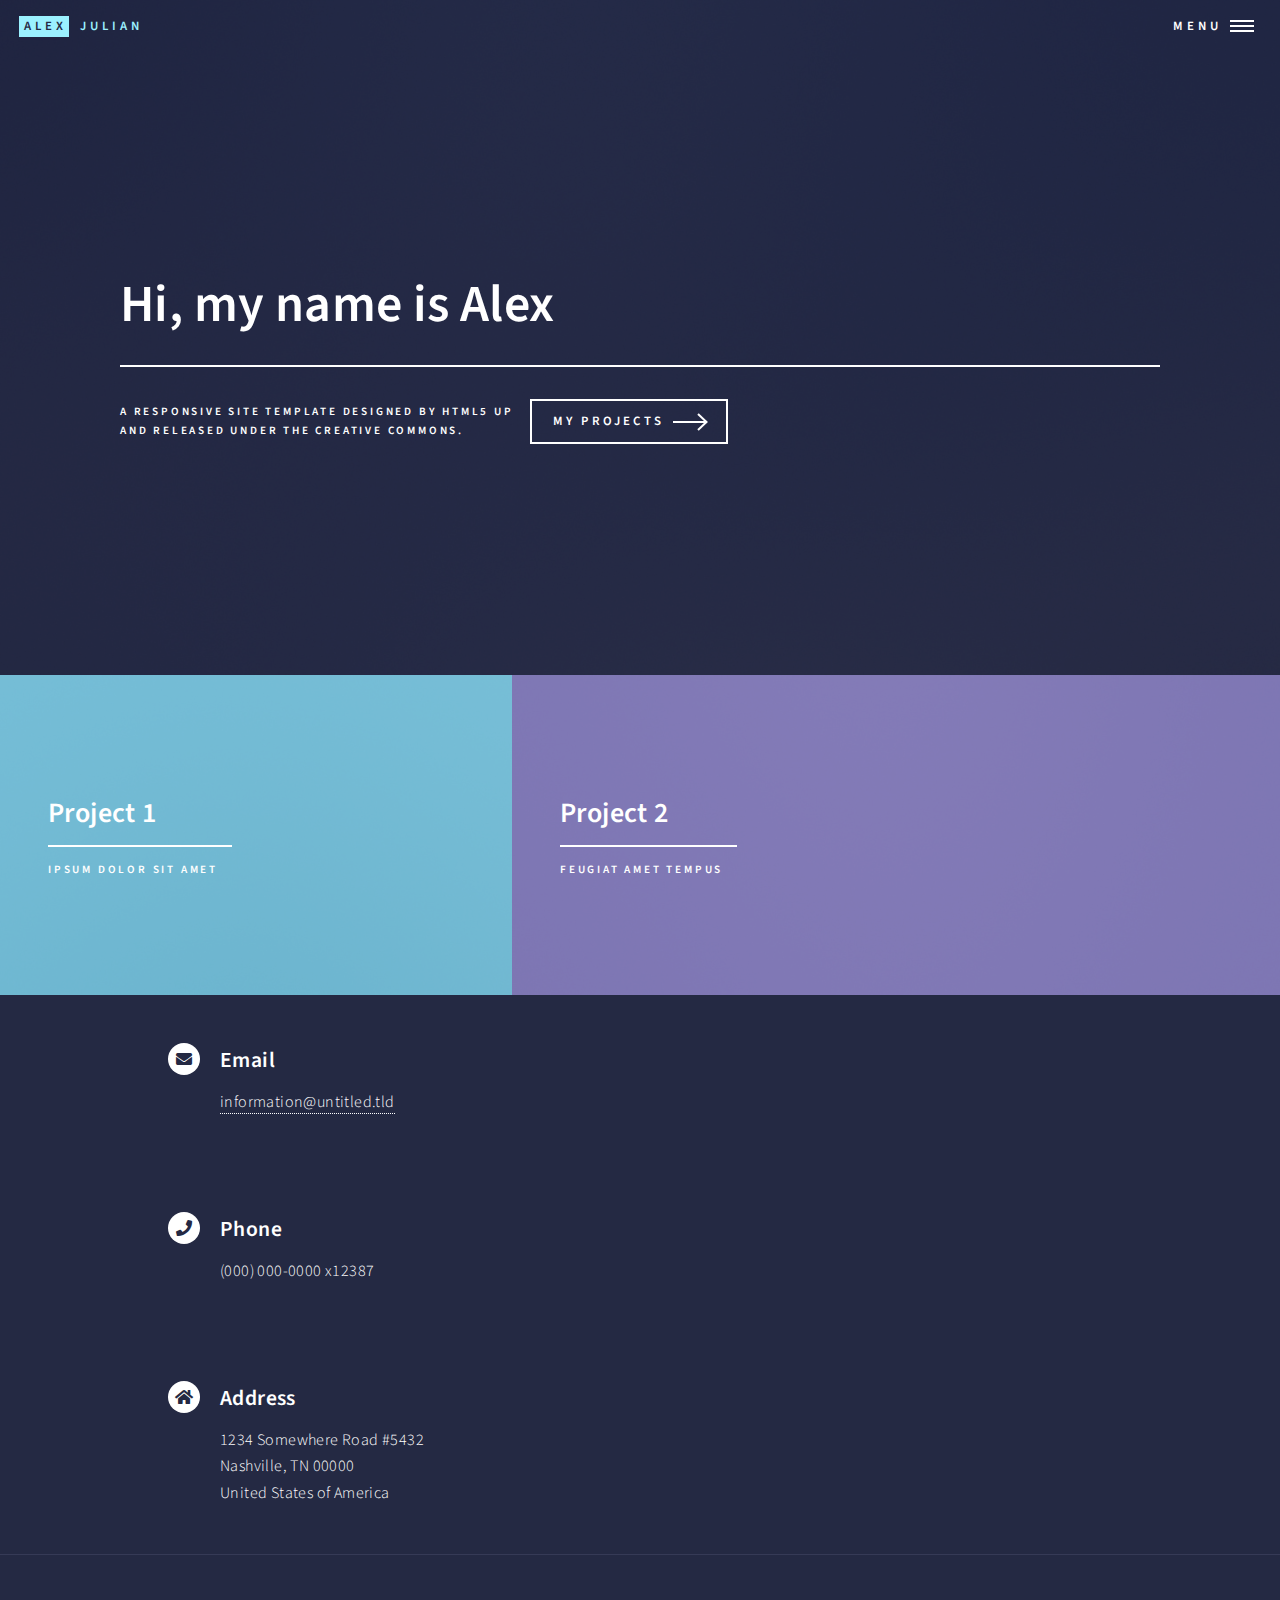
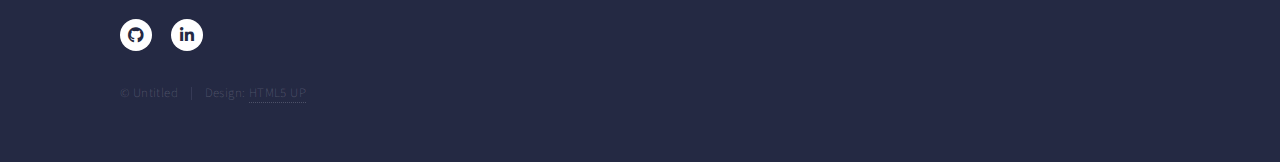
==== index.html @ ae644d48 "Initial commit" ====
<!DOCTYPE HTML>
<!--
	Forty by HTML5 UP
	html5up.net | @ajlkn
	Free for personal and commercial use under the CCA 3.0 license (html5up.net/license)
-->

<html lang="en">
	<head>
		<title>My Portfolio</title>
		<meta charset="utf-8" />
		<meta name="viewport" content="width=device-width, initial-scale=1, user-scalable=no" />
		<link rel="stylesheet" href="assets/css/main.css" />
		<noscript><link rel="stylesheet" href="assets/css/noscript.css" /></noscript>
	</head>
	<body class="is-preload">

		<!-- Wrapper -->
			<div id="wrapper">

				<!-- Header -->
					<header id="header" class="alt">
						<a href="index.html" class="logo"><strong>ALEX</strong> <span>JULIAN</span></a>
						<nav>
							<a href="#menu">Menu</a>
						</nav>
					</header>

				<!-- Menu -->
					<nav id="menu">
						<ul class="links">
							<li><a href="index.html">Home</a></li>
							<li><a href="landing.html">My Projects</a></li>
							<!-- <li><a href="generic.html">Generic</a></li>
							<li><a href="elements.html">Elements</a></li> -->
						</ul>
						<ul class="actions stacked">
							<li><a href="#" class="button primary fit">My Resume</a></li>
							<!-- <li><a href="#" class="button fit">Log In</a></li> -->
						</ul>
					</nav>

				<!-- Banner -->
					<section id="banner" class="major">
						<div class="inner">
							<header class="major">
								<h1>Hi, my name is Alex</h1>
							</header>
							<div class="content">
								<p>A responsive site template designed by HTML5 UP<br />
								and released under the Creative Commons.</p>
								<ul class="actions">
									<li><a href="#one" class="button next scrolly">My Projects</a></li>
								</ul>
							</div>
						</div>
					</section>

				<!-- Main -->
					<div id="main">

						<!-- One -->
							<section id="one" class="tiles">
								<article>
									<span class="image">
										<img src="images/pic01.jpg" alt="" />
									</span>
									<header class="major">
										<h3><a href="landing.html" class="link">Project 1</a></h3>
										<p>Ipsum dolor sit amet</p>
									</header>
								</article>
								<article>
									<span class="image">
										<img src="images/pic02.jpg" alt="" />
									</span>
									<header class="major">
										<h3><a href="landing.html" class="link">Project 2</a></h3>
										<p>feugiat amet tempus</p>
									</header>
								</article>
								<!-- <article>
									<span class="image">
										<img src="images/pic03.jpg" alt="" />
									</span>
									<header class="major">
										<h3><a href="landing.html" class="link">Magna</a></h3>
										<p>Lorem etiam nullam</p>
									</header>
								</article>
								<article>
									<span class="image">
										<img src="images/pic04.jpg" alt="" />
									</span>
									<header class="major">
										<h3><a href="landing.html" class="link">Ipsum</a></h3>
										<p>Nisl sed aliquam</p>
									</header>
								</article>
								<article>
									<span class="image">
										<img src="images/pic05.jpg" alt="" />
									</span>
									<header class="major">
										<h3><a href="landing.html" class="link">Consequat</a></h3>
										<p>Ipsum dolor sit amet</p>
									</header>
								</article>
								<article>
									<span class="image">
										<img src="images/pic06.jpg" alt="" />
									</span>
									<header class="major">
										<h3><a href="landing.html" class="link">Etiam</a></h3>
										<p>Feugiat amet tempus</p>
									</header>
								</article> -->
							</section>

						<!-- Two -->
							<!-- <section id="two">
								<div class="inner">
									<header class="major">
										<h2>Massa libero</h2>
									</header>
									<p>Nullam et orci eu lorem consequat tincidunt vivamus et sagittis libero. Mauris aliquet magna magna sed nunc rhoncus pharetra. Pellentesque condimentum sem. In efficitur ligula tate urna. Maecenas laoreet massa vel lacinia pellentesque lorem ipsum dolor. Nullam et orci eu lorem consequat tincidunt. Vivamus et sagittis libero. Mauris aliquet magna magna sed nunc rhoncus amet pharetra et feugiat tempus.</p>
									<ul class="actions">
										<li><a href="landing.html" class="button next">Get Started</a></li>
									</ul>
								</div>
							</section> -->

					</div>

				<!-- Contact -->
					<section id="contact">
						<div class="inner">
							<!-- <section>
								<form method="post" action="#">
									<div class="fields">
										<div class="field half">
											<label for="name">Name</label>
											<input type="text" name="name" id="name" />
										</div>
										<div class="field half">
											<label for="email">Email</label>
											<input type="text" name="email" id="email" />
										</div>
										<div class="field">
											<label for="message">Message</label>
											<textarea name="message" id="message" rows="6"></textarea>
										</div>
									</div>
									<ul class="actions">
										<li><input type="submit" value="Send Message" class="primary" /></li>
										<li><input type="reset" value="Clear" /></li>
									</ul>
								</form>
							</section> -->
							<section class="split">
								<section>
									<div class="contact-method">
										<span class="icon solid alt fa-envelope"></span>
										<h3>Email</h3>
										<a href="#">information@untitled.tld</a>
									</div>
								</section>
								<section>
									<div class="contact-method">
										<span class="icon solid alt fa-phone"></span>
										<h3>Phone</h3>
										<span>(000) 000-0000 x12387</span>
									</div>
								</section>
								<section>
									<div class="contact-method">
										<span class="icon solid alt fa-home"></span>
										<h3>Address</h3>
										<span>1234 Somewhere Road #5432<br />
										Nashville, TN 00000<br />
										United States of America</span>
									</div>
								</section>
							</section>
						</div>
					</section>

				<!-- Footer -->
					<footer id="footer">
						<div class="inner">
							<ul class="icons">
								<!-- <li><a href="#" class="icon brands alt fa-twitter"><span class="label">Twitter</span></a></li>
								<li><a href="#" class="icon brands alt fa-facebook-f"><span class="label">Facebook</span></a></li>
								<li><a href="#" class="icon brands alt fa-instagram"><span class="label">Instagram</span></a></li> -->
								<li><a href="#" class="icon brands alt fa-github"><span class="label">GitHub</span></a></li>
								<li><a href="#" class="icon brands alt fa-linkedin-in"><span class="label">LinkedIn</span></a></li>
							</ul>
							<ul class="copyright">
								<li>&copy; Untitled</li><li>Design: <a href="https://html5up.net">HTML5 UP</a></li>
							</ul>
						</div>
					</footer>

			</div>

		<!-- Scripts -->
			<script src="assets/js/jquery.min.js"></script>
			<script src="assets/js/jquery.scrolly.min.js"></script>
			<script src="assets/js/jquery.scrollex.min.js"></script>
			<script src="assets/js/browser.min.js"></script>
			<script src="assets/js/breakpoints.min.js"></script>
			<script src="assets/js/util.js"></script>
			<script src="assets/js/main.js"></script>

	</body>
</html>
---- assets/css/main.css ----
@import url(fontawesome-all.min.css);
@import url("https://fonts.googleapis.com/css?family=Source+Sans+Pro:300,300italic,600,600italic");

/*
	Forty by HTML5 UP
	html5up.net | @ajlkn
	Free for personal and commercial use under the CCA 3.0 license (html5up.net/license)
*/

html, body, div, span, applet, object,
iframe, h1, h2, h3, h4, h5, h6, p, blockquote,
pre, a, abbr, acronym, address, big, cite,
code, del, dfn, em, img, ins, kbd, q, s, samp,
small, strike, strong, sub, sup, tt, var, b,
u, i, center, dl, dt, dd, ol, ul, li, fieldset,
form, label, legend, table, caption, tbody,
tfoot, thead, tr, th, td, article, aside,
canvas, details, embed, figure, figcaption,
footer, header, hgroup, menu, nav, output, ruby,
section, summary, time, mark, audio, video {
	margin: 0;
	padding: 0;
	border: 0;
	font-size: 100%;
	font: inherit;
	vertical-align: baseline;}

article, aside, details, figcaption, figure,
footer, header, hgroup, menu, nav, section {
	display: block;}

body {
	line-height: 1;
}

ol, ul {
	list-style: none;
}

blockquote, q {
	quotes: none;
}

	blockquote:before, blockquote:after, q:before, q:after {
		content: '';
		content: none;
	}

table {
	border-collapse: collapse;
	border-spacing: 0;
}

body {
	-webkit-text-size-adjust: none;
}

mark {
	background-color: transparent;
	color: inherit;
}

input::-moz-focus-inner {
	border: 0;
	padding: 0;
}

input, select, textarea {
	-moz-appearance: none;
	-webkit-appearance: none;
	-ms-appearance: none;
	appearance: none;
}

/* Basic */

	@-ms-viewport {
		width: device-width;
	}

	body {
		-ms-overflow-style: scrollbar;
	}

	@media screen and (max-width: 480px) {

		html, body {
			min-width: 320px;
		}

	}

	html {
		box-sizing: border-box;
	}

	*, *:before, *:after {
		box-sizing: inherit;
	}

	body {
		background: #242943;
	}

		body.is-preload *, body.is-preload *:before, body.is-preload *:after {
			-moz-animation: none !important;
			-webkit-animation: none !important;
			-ms-animation: none !important;
			animation: none !important;
			-moz-transition: none !important;
			-webkit-transition: none !important;
			-ms-transition: none !important;
			transition: none !important;
		}

/* Type */

	body, input, select, textarea {
		color: #ffffff;
		font-family: "Source Sans Pro", Helvetica, sans-serif;
		font-size: 17pt;
		font-weight: 300;
		letter-spacing: 0.025em;
		line-height: 1.65;
	}

		@media screen and (max-width: 1680px) {

			body, input, select, textarea {
				font-size: 14pt;
			}

		}

		@media screen and (max-width: 1280px) {

			body, input, select, textarea {
				font-size: 12pt;
			}

		}

		@media screen and (max-width: 360px) {

			body, input, select, textarea {
				font-size: 11pt;
			}

		}

	a {
		-moz-transition: color 0.2s ease-in-out, border-bottom-color 0.2s ease-in-out;
		-webkit-transition: color 0.2s ease-in-out, border-bottom-color 0.2s ease-in-out;
		-ms-transition: color 0.2s ease-in-out, border-bottom-color 0.2s ease-in-out;
		transition: color 0.2s ease-in-out, border-bottom-color 0.2s ease-in-out;
		border-bottom: dotted 1px;
		color: inherit;
		text-decoration: none;
	}

		a:hover {
			border-bottom-color: transparent;
			color: #9bf1ff !important;
		}

		a:active {
			color: #53e3fb !important;
		}

	strong, b {
		color: #ffffff;
		font-weight: 600;
	}

	em, i {
		font-style: italic;
	}

	p {
		margin: 0 0 2em 0;
	}

	h1, h2, h3, h4, h5, h6 {
		color: #ffffff;
		font-weight: 600;
		line-height: 1.65;
		margin: 0 0 1em 0;
	}

		h1 a, h2 a, h3 a, h4 a, h5 a, h6 a {
			color: inherit;
			border-bottom: 0;
		}

	h1 {
		font-size: 2.5em;
	}

	h2 {
		font-size: 1.75em;
	}

	h3 {
		font-size: 1.35em;
	}

	h4 {
		font-size: 1.1em;
	}

	h5 {
		font-size: 0.9em;
	}

	h6 {
		font-size: 0.7em;
	}

	@media screen and (max-width: 736px) {

		h1 {
			font-size: 2em;
		}

		h2 {
			font-size: 1.5em;
		}

		h3 {
			font-size: 1.25em;
		}

	}

	sub {
		font-size: 0.8em;
		position: relative;
		top: 0.5em;
	}

	sup {
		font-size: 0.8em;
		position: relative;
		top: -0.5em;
	}

	blockquote {
		border-left: solid 4px rgba(212, 212, 255, 0.1);
		font-style: italic;
		margin: 0 0 2em 0;
		padding: 0.5em 0 0.5em 2em;
	}

	code {
		background: rgba(212, 212, 255, 0.035);
		font-family: "Courier New", monospace;
		font-size: 0.9em;
		margin: 0 0.25em;
		padding: 0.25em 0.65em;
	}

	pre {
		-webkit-overflow-scrolling: touch;
		font-family: "Courier New", monospace;
		font-size: 0.9em;
		margin: 0 0 2em 0;
	}

		pre code {
			display: block;
			line-height: 1.75;
			padding: 1em 1.5em;
			overflow-x: auto;
		}

	hr {
		border: 0;
		border-bottom: solid 1px rgba(212, 212, 255, 0.1);
		margin: 2em 0;
	}

		hr.major {
			margin: 3em 0;
		}

	.align-left {
		text-align: left;
	}

	.align-center {
		text-align: center;
	}

	.align-right {
		text-align: right;
	}

/* Row */

	.row {
		display: flex;
		flex-wrap: wrap;
		box-sizing: border-box;
		align-items: stretch;
	}

		.row > * {
			box-sizing: border-box;
		}

		.row.gtr-uniform > * > :last-child {
			margin-bottom: 0;
		}

		.row.aln-left {
			justify-content: flex-start;
		}

		.row.aln-center {
			justify-content: center;
		}

		.row.aln-right {
			justify-content: flex-end;
		}

		.row.aln-top {
			align-items: flex-start;
		}

		.row.aln-middle {
			align-items: center;
		}

		.row.aln-bottom {
			align-items: flex-end;
		}

		.row > .imp {
			order: -1;
		}

		.row > .col-1 {
			width: 8.33333%;
		}

		.row > .off-1 {
			margin-left: 8.33333%;
		}

		.row > .col-2 {
			width: 16.66667%;
		}

		.row > .off-2 {
			margin-left: 16.66667%;
		}

		.row > .col-3 {
			width: 25%;
		}

		.row > .off-3 {
			margin-left: 25%;
		}

		.row > .col-4 {
			width: 33.33333%;
		}

		.row > .off-4 {
			margin-left: 33.33333%;
		}

		.row > .col-5 {
			width: 41.66667%;
		}

		.row > .off-5 {
			margin-left: 41.66667%;
		}

		.row > .col-6 {
			width: 50%;
		}

		.row > .off-6 {
			margin-left: 50%;
		}

		.row > .col-7 {
			width: 58.33333%;
		}

		.row > .off-7 {
			margin-left: 58.33333%;
		}

		.row > .col-8 {
			width: 66.66667%;
		}

		.row > .off-8 {
			margin-left: 66.66667%;
		}

		.row > .col-9 {
			width: 75%;
		}

		.row > .off-9 {
			margin-left: 75%;
		}

		.row > .col-10 {
			width: 83.33333%;
		}

		.row > .off-10 {
			margin-left: 83.33333%;
		}

		.row > .col-11 {
			width: 91.66667%;
		}

		.row > .off-11 {
			margin-left: 91.66667%;
		}

		.row > .col-12 {
			width: 100%;
		}

		.row > .off-12 {
			margin-left: 100%;
		}

		.row.gtr-0 {
			margin-top: 0;
			margin-left: 0em;
		}

			.row.gtr-0 > * {
				padding: 0 0 0 0em;
			}

			.row.gtr-0.gtr-uniform {
				margin-top: 0em;
			}

				.row.gtr-0.gtr-uniform > * {
					padding-top: 0em;
				}

		.row.gtr-25 {
			margin-top: 0;
			margin-left: -0.5em;
		}

			.row.gtr-25 > * {
				padding: 0 0 0 0.5em;
			}

			.row.gtr-25.gtr-uniform {
				margin-top: -0.5em;
			}

				.row.gtr-25.gtr-uniform > * {
					padding-top: 0.5em;
				}

		.row.gtr-50 {
			margin-top: 0;
			margin-left: -1em;
		}

			.row.gtr-50 > * {
				padding: 0 0 0 1em;
			}

			.row.gtr-50.gtr-uniform {
				margin-top: -1em;
			}

				.row.gtr-50.gtr-uniform > * {
					padding-top: 1em;
				}

		.row {
			margin-top: 0;
			margin-left: -2em;
		}

			.row > * {
				padding: 0 0 0 2em;
			}

			.row.gtr-uniform {
				margin-top: -2em;
			}

				.row.gtr-uniform > * {
					padding-top: 2em;
				}

		.row.gtr-150 {
			margin-top: 0;
			margin-left: -3em;
		}

			.row.gtr-150 > * {
				padding: 0 0 0 3em;
			}

			.row.gtr-150.gtr-uniform {
				margin-top: -3em;
			}

				.row.gtr-150.gtr-uniform > * {
					padding-top: 3em;
				}

		.row.gtr-200 {
			margin-top: 0;
			margin-left: -4em;
		}

			.row.gtr-200 > * {
				padding: 0 0 0 4em;
			}

			.row.gtr-200.gtr-uniform {
				margin-top: -4em;
			}

				.row.gtr-200.gtr-uniform > * {
					padding-top: 4em;
				}

		@media screen and (max-width: 1680px) {

			.row {
				display: flex;
				flex-wrap: wrap;
				box-sizing: border-box;
				align-items: stretch;
			}

				.row > * {
					box-sizing: border-box;
				}

				.row.gtr-uniform > * > :last-child {
					margin-bottom: 0;
				}

				.row.aln-left {
					justify-content: flex-start;
				}

				.row.aln-center {
					justify-content: center;
				}

				.row.aln-right {
					justify-content: flex-end;
				}

				.row.aln-top {
					align-items: flex-start;
				}

				.row.aln-middle {
					align-items: center;
				}

				.row.aln-bottom {
					align-items: flex-end;
				}

				.row > .imp-xlarge {
					order: -1;
				}

				.row > .col-1-xlarge {
					width: 8.33333%;
				}

				.row > .off-1-xlarge {
					margin-left: 8.33333%;
				}

				.row > .col-2-xlarge {
					width: 16.66667%;
				}

				.row > .off-2-xlarge {
					margin-left: 16.66667%;
				}

				.row > .col-3-xlarge {
					width: 25%;
				}

				.row > .off-3-xlarge {
					margin-left: 25%;
				}

				.row > .col-4-xlarge {
					width: 33.33333%;
				}

				.row > .off-4-xlarge {
					margin-left: 33.33333%;
				}

				.row > .col-5-xlarge {
					width: 41.66667%;
				}

				.row > .off-5-xlarge {
					margin-left: 41.66667%;
				}

				.row > .col-6-xlarge {
					width: 50%;
				}

				.row > .off-6-xlarge {
					margin-left: 50%;
				}

				.row > .col-7-xlarge {
					width: 58.33333%;
				}

				.row > .off-7-xlarge {
					margin-left: 58.33333%;
				}

				.row > .col-8-xlarge {
					width: 66.66667%;
				}

				.row > .off-8-xlarge {
					margin-left: 66.66667%;
				}

				.row > .col-9-xlarge {
					width: 75%;
				}

				.row > .off-9-xlarge {
					margin-left: 75%;
				}

				.row > .col-10-xlarge {
					width: 83.33333%;
				}

				.row > .off-10-xlarge {
					margin-left: 83.33333%;
				}

				.row > .col-11-xlarge {
					width: 91.66667%;
				}

				.row > .off-11-xlarge {
					margin-left: 91.66667%;
				}

				.row > .col-12-xlarge {
					width: 100%;
				}

				.row > .off-12-xlarge {
					margin-left: 100%;
				}

				.row.gtr-0 {
					margin-top: 0;
					margin-left: 0em;
				}

					.row.gtr-0 > * {
						padding: 0 0 0 0em;
					}

					.row.gtr-0.gtr-uniform {
						margin-top: 0em;
					}

						.row.gtr-0.gtr-uniform > * {
							padding-top: 0em;
						}

				.row.gtr-25 {
					margin-top: 0;
					margin-left: -0.5em;
				}

					.row.gtr-25 > * {
						padding: 0 0 0 0.5em;
					}

					.row.gtr-25.gtr-uniform {
						margin-top: -0.5em;
					}

						.row.gtr-25.gtr-uniform > * {
							padding-top: 0.5em;
						}

				.row.gtr-50 {
					margin-top: 0;
					margin-left: -1em;
				}

					.row.gtr-50 > * {
						padding: 0 0 0 1em;
					}

					.row.gtr-50.gtr-uniform {
						margin-top: -1em;
					}

						.row.gtr-50.gtr-uniform > * {
							padding-top: 1em;
						}

				.row {
					margin-top: 0;
					margin-left: -2em;
				}

					.row > * {
						padding: 0 0 0 2em;
					}

					.row.gtr-uniform {
						margin-top: -2em;
					}

						.row.gtr-uniform > * {
							padding-top: 2em;
						}

				.row.gtr-150 {
					margin-top: 0;
					margin-left: -3em;
				}

					.row.gtr-150 > * {
						padding: 0 0 0 3em;
					}

					.row.gtr-150.gtr-uniform {
						margin-top: -3em;
					}

						.row.gtr-150.gtr-uniform > * {
							padding-top: 3em;
						}

				.row.gtr-200 {
					margin-top: 0;
					margin-left: -4em;
				}

					.row.gtr-200 > * {
						padding: 0 0 0 4em;
					}

					.row.gtr-200.gtr-uniform {
						margin-top: -4em;
					}

						.row.gtr-200.gtr-uniform > * {
							padding-top: 4em;
						}

		}

		@media screen and (max-width: 1280px) {

			.row {
				display: flex;
				flex-wrap: wrap;
				box-sizing: border-box;
				align-items: stretch;
			}

				.row > * {
					box-sizing: border-box;
				}

				.row.gtr-uniform > * > :last-child {
					margin-bottom: 0;
				}

				.row.aln-left {
					justify-content: flex-start;
				}

				.row.aln-center {
					justify-content: center;
				}

				.row.aln-right {
					justify-content: flex-end;
				}

				.row.aln-top {
					align-items: flex-start;
				}

				.row.aln-middle {
					align-items: center;
				}

				.row.aln-bottom {
					align-items: flex-end;
				}

				.row > .imp-large {
					order: -1;
				}

				.row > .col-1-large {
					width: 8.33333%;
				}

				.row > .off-1-large {
					margin-left: 8.33333%;
				}

				.row > .col-2-large {
					width: 16.66667%;
				}

				.row > .off-2-large {
					margin-left: 16.66667%;
				}

				.row > .col-3-large {
					width: 25%;
				}

				.row > .off-3-large {
					margin-left: 25%;
				}

				.row > .col-4-large {
					width: 33.33333%;
				}

				.row > .off-4-large {
					margin-left: 33.33333%;
				}

				.row > .col-5-large {
					width: 41.66667%;
				}

				.row > .off-5-large {
					margin-left: 41.66667%;
				}

				.row > .col-6-large {
					width: 50%;
				}

				.row > .off-6-large {
					margin-left: 50%;
				}

				.row > .col-7-large {
					width: 58.33333%;
				}

				.row > .off-7-large {
					margin-left: 58.33333%;
				}

				.row > .col-8-large {
					width: 66.66667%;
				}

				.row > .off-8-large {
					margin-left: 66.66667%;
				}

				.row > .col-9-large {
					width: 75%;
				}

				.row > .off-9-large {
					margin-left: 75%;
				}

				.row > .col-10-large {
					width: 83.33333%;
				}

				.row > .off-10-large {
					margin-left: 83.33333%;
				}

				.row > .col-11-large {
					width: 91.66667%;
				}

				.row > .off-11-large {
					margin-left: 91.66667%;
				}

				.row > .col-12-large {
					width: 100%;
				}

				.row > .off-12-large {
					margin-left: 100%;
				}

				.row.gtr-0 {
					margin-top: 0;
					margin-left: 0em;
				}

					.row.gtr-0 > * {
						padding: 0 0 0 0em;
					}

					.row.gtr-0.gtr-uniform {
						margin-top: 0em;
					}

						.row.gtr-0.gtr-uniform > * {
							padding-top: 0em;
						}

				.row.gtr-25 {
					margin-top: 0;
					margin-left: -0.375em;
				}

					.row.gtr-25 > * {
						padding: 0 0 0 0.375em;
					}

					.row.gtr-25.gtr-uniform {
						margin-top: -0.375em;
					}

						.row.gtr-25.gtr-uniform > * {
							padding-top: 0.375em;
						}

				.row.gtr-50 {
					margin-top: 0;
					margin-left: -0.75em;
				}

					.row.gtr-50 > * {
						padding: 0 0 0 0.75em;
					}

					.row.gtr-50.gtr-uniform {
						margin-top: -0.75em;
					}

						.row.gtr-50.gtr-uniform > * {
							padding-top: 0.75em;
						}

				.row {
					margin-top: 0;
					margin-left: -1.5em;
				}

					.row > * {
						padding: 0 0 0 1.5em;
					}

					.row.gtr-uniform {
						margin-top: -1.5em;
					}

						.row.gtr-uniform > * {
							padding-top: 1.5em;
						}

				.row.gtr-150 {
					margin-top: 0;
					margin-left: -2.25em;
				}

					.row.gtr-150 > * {
						padding: 0 0 0 2.25em;
					}

					.row.gtr-150.gtr-uniform {
						margin-top: -2.25em;
					}

						.row.gtr-150.gtr-uniform > * {
							padding-top: 2.25em;
						}

				.row.gtr-200 {
					margin-top: 0;
					margin-left: -3em;
				}

					.row.gtr-200 > * {
						padding: 0 0 0 3em;
					}

					.row.gtr-200.gtr-uniform {
						margin-top: -3em;
					}

						.row.gtr-200.gtr-uniform > * {
							padding-top: 3em;
						}

		}

		@media screen and (max-width: 980px) {

			.row {
				display: flex;
				flex-wrap: wrap;
				box-sizing: border-box;
				align-items: stretch;
			}

				.row > * {
					box-sizing: border-box;
				}

				.row.gtr-uniform > * > :last-child {
					margin-bottom: 0;
				}

				.row.aln-left {
					justify-content: flex-start;
				}

				.row.aln-center {
					justify-content: center;
				}

				.row.aln-right {
					justify-content: flex-end;
				}

				.row.aln-top {
					align-items: flex-start;
				}

				.row.aln-middle {
					align-items: center;
				}

				.row.aln-bottom {
					align-items: flex-end;
				}

				.row > .imp-medium {
					order: -1;
				}

				.row > .col-1-medium {
					width: 8.33333%;
				}

				.row > .off-1-medium {
					margin-left: 8.33333%;
				}

				.row > .col-2-medium {
					width: 16.66667%;
				}

				.row > .off-2-medium {
					margin-left: 16.66667%;
				}

				.row > .col-3-medium {
					width: 25%;
				}

				.row > .off-3-medium {
					margin-left: 25%;
				}

				.row > .col-4-medium {
					width: 33.33333%;
				}

				.row > .off-4-medium {
					margin-left: 33.33333%;
				}

				.row > .col-5-medium {
					width: 41.66667%;
				}

				.row > .off-5-medium {
					margin-left: 41.66667%;
				}

				.row > .col-6-medium {
					width: 50%;
				}

				.row > .off-6-medium {
					margin-left: 50%;
				}

				.row > .col-7-medium {
					width: 58.33333%;
				}

				.row > .off-7-medium {
					margin-left: 58.33333%;
				}

				.row > .col-8-medium {
					width: 66.66667%;
				}

				.row > .off-8-medium {
					margin-left: 66.66667%;
				}

				.row > .col-9-medium {
					width: 75%;
				}

				.row > .off-9-medium {
					margin-left: 75%;
				}

				.row > .col-10-medium {
					width: 83.33333%;
				}

				.row > .off-10-medium {
					margin-left: 83.33333%;
				}

				.row > .col-11-medium {
					width: 91.66667%;
				}

				.row > .off-11-medium {
					margin-left: 91.66667%;
				}

				.row > .col-12-medium {
					width: 100%;
				}

				.row > .off-12-medium {
					margin-left: 100%;
				}

				.row.gtr-0 {
					margin-top: 0;
					margin-left: 0em;
				}

					.row.gtr-0 > * {
						padding: 0 0 0 0em;
					}

					.row.gtr-0.gtr-uniform {
						margin-top: 0em;
					}

						.row.gtr-0.gtr-uniform > * {
							padding-top: 0em;
						}

				.row.gtr-25 {
					margin-top: 0;
					margin-left: -0.375em;
				}

					.row.gtr-25 > * {
						padding: 0 0 0 0.375em;
					}

					.row.gtr-25.gtr-uniform {
						margin-top: -0.375em;
					}

						.row.gtr-25.gtr-uniform > * {
							padding-top: 0.375em;
						}

				.row.gtr-50 {
					margin-top: 0;
					margin-left: -0.75em;
				}

					.row.gtr-50 > * {
						padding: 0 0 0 0.75em;
					}

					.row.gtr-50.gtr-uniform {
						margin-top: -0.75em;
					}

						.row.gtr-50.gtr-uniform > * {
							padding-top: 0.75em;
						}

				.row {
					margin-top: 0;
					margin-left: -1.5em;
				}

					.row > * {
						padding: 0 0 0 1.5em;
					}

					.row.gtr-uniform {
						margin-top: -1.5em;
					}

						.row.gtr-uniform > * {
							padding-top: 1.5em;
						}

				.row.gtr-150 {
					margin-top: 0;
					margin-left: -2.25em;
				}

					.row.gtr-150 > * {
						padding: 0 0 0 2.25em;
					}

					.row.gtr-150.gtr-uniform {
						margin-top: -2.25em;
					}

						.row.gtr-150.gtr-uniform > * {
							padding-top: 2.25em;
						}

				.row.gtr-200 {
					margin-top: 0;
					margin-left: -3em;
				}

					.row.gtr-200 > * {
						padding: 0 0 0 3em;
					}

					.row.gtr-200.gtr-uniform {
						margin-top: -3em;
					}

						.row.gtr-200.gtr-uniform > * {
							padding-top: 3em;
						}

		}

		@media screen and (max-width: 736px) {

			.row {
				display: flex;
				flex-wrap: wrap;
				box-sizing: border-box;
				align-items: stretch;
			}

				.row > * {
					box-sizing: border-box;
				}

				.row.gtr-uniform > * > :last-child {
					margin-bottom: 0;
				}

				.row.aln-left {
					justify-content: flex-start;
				}

				.row.aln-center {
					justify-content: center;
				}

				.row.aln-right {
					justify-content: flex-end;
				}

				.row.aln-top {
					align-items: flex-start;
				}

				.row.aln-middle {
					align-items: center;
				}

				.row.aln-bottom {
					align-items: flex-end;
				}

				.row > .imp-small {
					order: -1;
				}

				.row > .col-1-small {
					width: 8.33333%;
				}

				.row > .off-1-small {
					margin-left: 8.33333%;
				}

				.row > .col-2-small {
					width: 16.66667%;
				}

				.row > .off-2-small {
					margin-left: 16.66667%;
				}

				.row > .col-3-small {
					width: 25%;
				}

				.row > .off-3-small {
					margin-left: 25%;
				}

				.row > .col-4-small {
					width: 33.33333%;
				}

				.row > .off-4-small {
					margin-left: 33.33333%;
				}

				.row > .col-5-small {
					width: 41.66667%;
				}

				.row > .off-5-small {
					margin-left: 41.66667%;
				}

				.row > .col-6-small {
					width: 50%;
				}

				.row > .off-6-small {
					margin-left: 50%;
				}

				.row > .col-7-small {
					width: 58.33333%;
				}

				.row > .off-7-small {
					margin-left: 58.33333%;
				}

				.row > .col-8-small {
					width: 66.66667%;
				}

				.row > .off-8-small {
					margin-left: 66.66667%;
				}

				.row > .col-9-small {
					width: 75%;
				}

				.row > .off-9-small {
					margin-left: 75%;
				}

				.row > .col-10-small {
					width: 83.33333%;
				}

				.row > .off-10-small {
					margin-left: 83.33333%;
				}

				.row > .col-11-small {
					width: 91.66667%;
				}

				.row > .off-11-small {
					margin-left: 91.66667%;
				}

				.row > .col-12-small {
					width: 100%;
				}

				.row > .off-12-small {
					margin-left: 100%;
				}

				.row.gtr-0 {
					margin-top: 0;
					margin-left: 0em;
				}

					.row.gtr-0 > * {
						padding: 0 0 0 0em;
					}

					.row.gtr-0.gtr-uniform {
						margin-top: 0em;
					}

						.row.gtr-0.gtr-uniform > * {
							padding-top: 0em;
						}

				.row.gtr-25 {
					margin-top: 0;
					margin-left: -0.3125em;
				}

					.row.gtr-25 > * {
						padding: 0 0 0 0.3125em;
					}

					.row.gtr-25.gtr-uniform {
						margin-top: -0.3125em;
					}

						.row.gtr-25.gtr-uniform > * {
							padding-top: 0.3125em;
						}

				.row.gtr-50 {
					margin-top: 0;
					margin-left: -0.625em;
				}

					.row.gtr-50 > * {
						padding: 0 0 0 0.625em;
					}

					.row.gtr-50.gtr-uniform {
						margin-top: -0.625em;
					}

						.row.gtr-50.gtr-uniform > * {
							padding-top: 0.625em;
						}

				.row {
					margin-top: 0;
					margin-left: -1.25em;
				}

					.row > * {
						padding: 0 0 0 1.25em;
					}

					.row.gtr-uniform {
						margin-top: -1.25em;
					}

						.row.gtr-uniform > * {
							padding-top: 1.25em;
						}

				.row.gtr-150 {
					margin-top: 0;
					margin-left: -1.875em;
				}

					.row.gtr-150 > * {
						padding: 0 0 0 1.875em;
					}

					.row.gtr-150.gtr-uniform {
						margin-top: -1.875em;
					}

						.row.gtr-150.gtr-uniform > * {
							padding-top: 1.875em;
						}

				.row.gtr-200 {
					margin-top: 0;
					margin-left: -2.5em;
				}

					.row.gtr-200 > * {
						padding: 0 0 0 2.5em;
					}

					.row.gtr-200.gtr-uniform {
						margin-top: -2.5em;
					}

						.row.gtr-200.gtr-uniform > * {
							padding-top: 2.5em;
						}

		}

		@media screen and (max-width: 480px) {

			.row {
				display: flex;
				flex-wrap: wrap;
				box-sizing: border-box;
				align-items: stretch;
			}

				.row > * {
					box-sizing: border-box;
				}

				.row.gtr-uniform > * > :last-child {
					margin-bottom: 0;
				}

				.row.aln-left {
					justify-content: flex-start;
				}

				.row.aln-center {
					justify-content: center;
				}

				.row.aln-right {
					justify-content: flex-end;
				}

				.row.aln-top {
					align-items: flex-start;
				}

				.row.aln-middle {
					align-items: center;
				}

				.row.aln-bottom {
					align-items: flex-end;
				}

				.row > .imp-xsmall {
					order: -1;
				}

				.row > .col-1-xsmall {
					width: 8.33333%;
				}

				.row > .off-1-xsmall {
					margin-left: 8.33333%;
				}

				.row > .col-2-xsmall {
					width: 16.66667%;
				}

				.row > .off-2-xsmall {
					margin-left: 16.66667%;
				}

				.row > .col-3-xsmall {
					width: 25%;
				}

				.row > .off-3-xsmall {
					margin-left: 25%;
				}

				.row > .col-4-xsmall {
					width: 33.33333%;
				}

				.row > .off-4-xsmall {
					margin-left: 33.33333%;
				}

				.row > .col-5-xsmall {
					width: 41.66667%;
				}

				.row > .off-5-xsmall {
					margin-left: 41.66667%;
				}

				.row > .col-6-xsmall {
					width: 50%;
				}

				.row > .off-6-xsmall {
					margin-left: 50%;
				}

				.row > .col-7-xsmall {
					width: 58.33333%;
				}

				.row > .off-7-xsmall {
					margin-left: 58.33333%;
				}

				.row > .col-8-xsmall {
					width: 66.66667%;
				}

				.row > .off-8-xsmall {
					margin-left: 66.66667%;
				}

				.row > .col-9-xsmall {
					width: 75%;
				}

				.row > .off-9-xsmall {
					margin-left: 75%;
				}

				.row > .col-10-xsmall {
					width: 83.33333%;
				}

				.row > .off-10-xsmall {
					margin-left: 83.33333%;
				}

				.row > .col-11-xsmall {
					width: 91.66667%;
				}

				.row > .off-11-xsmall {
					margin-left: 91.66667%;
				}

				.row > .col-12-xsmall {
					width: 100%;
				}

				.row > .off-12-xsmall {
					margin-left: 100%;
				}

				.row.gtr-0 {
					margin-top: 0;
					margin-left: 0em;
				}

					.row.gtr-0 > * {
						padding: 0 0 0 0em;
					}

					.row.gtr-0.gtr-uniform {
						margin-top: 0em;
					}

						.row.gtr-0.gtr-uniform > * {
							padding-top: 0em;
						}

				.row.gtr-25 {
					margin-top: 0;
					margin-left: -0.3125em;
				}

					.row.gtr-25 > * {
						padding: 0 0 0 0.3125em;
					}

					.row.gtr-25.gtr-uniform {
						margin-top: -0.3125em;
					}

						.row.gtr-25.gtr-uniform > * {
							padding-top: 0.3125em;
						}

				.row.gtr-50 {
					margin-top: 0;
					margin-left: -0.625em;
				}

					.row.gtr-50 > * {
						padding: 0 0 0 0.625em;
					}

					.row.gtr-50.gtr-uniform {
						margin-top: -0.625em;
					}

						.row.gtr-50.gtr-uniform > * {
							padding-top: 0.625em;
						}

				.row {
					margin-top: 0;
					margin-left: -1.25em;
				}

					.row > * {
						padding: 0 0 0 1.25em;
					}

					.row.gtr-uniform {
						margin-top: -1.25em;
					}

						.row.gtr-uniform > * {
							padding-top: 1.25em;
						}

				.row.gtr-150 {
					margin-top: 0;
					margin-left: -1.875em;
				}

					.row.gtr-150 > * {
						padding: 0 0 0 1.875em;
					}

					.row.gtr-150.gtr-uniform {
						margin-top: -1.875em;
					}

						.row.gtr-150.gtr-uniform > * {
							padding-top: 1.875em;
						}

				.row.gtr-200 {
					margin-top: 0;
					margin-left: -2.5em;
				}

					.row.gtr-200 > * {
						padding: 0 0 0 2.5em;
					}

					.row.gtr-200.gtr-uniform {
						margin-top: -2.5em;
					}

						.row.gtr-200.gtr-uniform > * {
							padding-top: 2.5em;
						}

		}

/* Section/Article */

	section.special, article.special {
		text-align: center;
	}

	header.major {
		width: -moz-max-content;
		width: -webkit-max-content;
		width: -ms-max-content;
		width: max-content;
		margin-bottom: 2em;
	}

		header.major > :first-child {
			margin-bottom: 0;
			width: calc(100% + 0.5em);
		}

			header.major > :first-child:after {
				content: '';
				background-color: #ffffff;
				display: block;
				height: 2px;
				margin: 0.325em 0 0.5em 0;
				width: 100%;
			}

		header.major > p {
			font-size: 0.7em;
			font-weight: 600;
			letter-spacing: 0.25em;
			margin-bottom: 0;
			text-transform: uppercase;
		}

		body.is-ie header.major > :first-child:after {
			max-width: 9em;
		}

		body.is-ie header.major > h1:after {
			max-width: 100% !important;
		}

	@media screen and (max-width: 736px) {

		header.major > p br {
			display: none;
		}

	}

/* Form */

	form {
		margin: 0 0 2em 0;
	}

		form > :last-child {
			margin-bottom: 0;
		}

		form > .fields {
			display: -moz-flex;
			display: -webkit-flex;
			display: -ms-flex;
			display: flex;
			-moz-flex-wrap: wrap;
			-webkit-flex-wrap: wrap;
			-ms-flex-wrap: wrap;
			flex-wrap: wrap;
			width: calc(100% + 3em);
			margin: -1.5em 0 2em -1.5em;
		}

			form > .fields > .field {
				-moz-flex-grow: 0;
				-webkit-flex-grow: 0;
				-ms-flex-grow: 0;
				flex-grow: 0;
				-moz-flex-shrink: 0;
				-webkit-flex-shrink: 0;
				-ms-flex-shrink: 0;
				flex-shrink: 0;
				padding: 1.5em 0 0 1.5em;
				width: calc(100% - 1.5em);
			}

				form > .fields > .field.half {
					width: calc(50% - 0.75em);
				}

				form > .fields > .field.third {
					width: calc(100%/3 - 0.5em);
				}

				form > .fields > .field.quarter {
					width: calc(25% - 0.375em);
				}

		@media screen and (max-width: 480px) {

			form > .fields {
				width: calc(100% + 3em);
				margin: -1.5em 0 2em -1.5em;
			}

				form > .fields > .field {
					padding: 1.5em 0 0 1.5em;
					width: calc(100% - 1.5em);
				}

					form > .fields > .field.half {
						width: calc(100% - 1.5em);
					}

					form > .fields > .field.third {
						width: calc(100% - 1.5em);
					}

					form > .fields > .field.quarter {
						width: calc(100% - 1.5em);
					}

		}

	label {
		color: #ffffff;
		display: block;
		font-size: 0.8em;
		font-weight: 600;
		letter-spacing: 0.25em;
		margin: 0 0 1em 0;
		text-transform: uppercase;
	}

	input[type="text"],
	input[type="password"],
	input[type="email"],
	input[type="tel"],
	input[type="search"],
	input[type="url"],
	select,
	textarea {
		-moz-appearance: none;
		-webkit-appearance: none;
		-ms-appearance: none;
		appearance: none;
		background: rgba(212, 212, 255, 0.035);
		border: none;
		border-radius: 0;
		color: inherit;
		display: block;
		outline: 0;
		padding: 0 1em;
		text-decoration: none;
		width: 100%;
	}

		input[type="text"]:invalid,
		input[type="password"]:invalid,
		input[type="email"]:invalid,
		input[type="tel"]:invalid,
		input[type="search"]:invalid,
		input[type="url"]:invalid,
		select:invalid,
		textarea:invalid {
			box-shadow: none;
		}

		input[type="text"]:focus,
		input[type="password"]:focus,
		input[type="email"]:focus,
		input[type="tel"]:focus,
		input[type="search"]:focus,
		input[type="url"]:focus,
		select:focus,
		textarea:focus {
			border-color: #9bf1ff;
			box-shadow: 0 0 0 2px #9bf1ff;
		}

	select {
		background-image: url("data:image/svg+xml;charset=utf8,%3Csvg xmlns='http://www.w3.org/2000/svg' width='40' height='40' preserveAspectRatio='none' viewBox='0 0 40 40'%3E%3Cpath d='M9.4,12.3l10.4,10.4l10.4-10.4c0.2-0.2,0.5-0.4,0.9-0.4c0.3,0,0.6,0.1,0.9,0.4l3.3,3.3c0.2,0.2,0.4,0.5,0.4,0.9 c0,0.4-0.1,0.6-0.4,0.9L20.7,31.9c-0.2,0.2-0.5,0.4-0.9,0.4c-0.3,0-0.6-0.1-0.9-0.4L4.3,17.3c-0.2-0.2-0.4-0.5-0.4-0.9 c0-0.4,0.1-0.6,0.4-0.9l3.3-3.3c0.2-0.2,0.5-0.4,0.9-0.4S9.1,12.1,9.4,12.3z' fill='rgba(212, 212, 255, 0.1)' /%3E%3C/svg%3E");
		background-size: 1.25rem;
		background-repeat: no-repeat;
		background-position: calc(100% - 1rem) center;
		height: 2.75em;
		padding-right: 2.75em;
		text-overflow: ellipsis;
	}

		select option {
			color: #ffffff;
			background: #242943;
		}

		select:focus::-ms-value {
			background-color: transparent;
		}

		select::-ms-expand {
			display: none;
		}

	input[type="text"],
	input[type="password"],
	input[type="email"],
	input[type="tel"],
	input[type="search"],
	input[type="url"],
	select {
		height: 2.75em;
	}

	textarea {
		padding: 0.75em 1em;
	}

	input[type="checkbox"],
	input[type="radio"] {
		-moz-appearance: none;
		-webkit-appearance: none;
		-ms-appearance: none;
		appearance: none;
		display: block;
		float: left;
		margin-right: -2em;
		opacity: 0;
		width: 1em;
		z-index: -1;
	}

		input[type="checkbox"] + label,
		input[type="radio"] + label {
			text-decoration: none;
			color: #ffffff;
			cursor: pointer;
			display: inline-block;
			font-weight: 300;
			padding-left: 2.65em;
			padding-right: 0.75em;
			position: relative;
		}

			input[type="checkbox"] + label:before,
			input[type="radio"] + label:before {
				-moz-osx-font-smoothing: grayscale;
				-webkit-font-smoothing: antialiased;
				display: inline-block;
				font-style: normal;
				font-variant: normal;
				text-rendering: auto;
				line-height: 1;
				text-transform: none !important;
				font-family: 'Font Awesome 5 Free';
				font-weight: 900;
			}

			input[type="checkbox"] + label:before,
			input[type="radio"] + label:before {
				background: rgba(212, 212, 255, 0.035);
				content: '';
				display: inline-block;
				font-size: 0.8em;
				height: 2.0625em;
				left: 0;
				letter-spacing: 0;
				line-height: 2.0625em;
				position: absolute;
				text-align: center;
				top: 0;
				width: 2.0625em;
			}

		input[type="checkbox"]:checked + label:before,
		input[type="radio"]:checked + label:before {
			background: #ffffff;
			border-color: #9bf1ff;
			content: '\f00c';
			color: #242943;
		}

		input[type="checkbox"]:focus + label:before,
		input[type="radio"]:focus + label:before {
			box-shadow: 0 0 0 2px #9bf1ff;
		}

	input[type="radio"] + label:before {
		border-radius: 100%;
	}

	::-webkit-input-placeholder {
		color: rgba(244, 244, 255, 0.2) !important;
		opacity: 1.0;
	}

	:-moz-placeholder {
		color: rgba(244, 244, 255, 0.2) !important;
		opacity: 1.0;
	}

	::-moz-placeholder {
		color: rgba(244, 244, 255, 0.2) !important;
		opacity: 1.0;
	}

	:-ms-input-placeholder {
		color: rgba(244, 244, 255, 0.2) !important;
		opacity: 1.0;
	}

/* Box */

	.box {
		border: solid 1px rgba(212, 212, 255, 0.1);
		margin-bottom: 2em;
		padding: 1.5em;
	}

		.box > :last-child,
		.box > :last-child > :last-child,
		.box > :last-child > :last-child > :last-child {
			margin-bottom: 0;
		}

		.box.alt {
			border: 0;
			border-radius: 0;
			padding: 0;
		}

/* Icon */

	.icon {
		text-decoration: none;
		border-bottom: none;
		position: relative;
	}

		.icon:before {
			-moz-osx-font-smoothing: grayscale;
			-webkit-font-smoothing: antialiased;
			display: inline-block;
			font-style: normal;
			font-variant: normal;
			text-rendering: auto;
			line-height: 1;
			text-transform: none !important;
			font-family: 'Font Awesome 5 Free';
			font-weight: 400;
		}

		.icon > .label {
			display: none;
		}

		.icon:before {
			line-height: inherit;
		}

		.icon.solid:before {
			font-weight: 900;
		}

		.icon.brands:before {
			font-family: 'Font Awesome 5 Brands';
		}

		.icon.alt:before {
			background-color: #ffffff;
			border-radius: 100%;
			color: #242943;
			display: inline-block;
			height: 2em;
			line-height: 2em;
			text-align: center;
			width: 2em;
		}

	a.icon.alt:before {
		-moz-transition: background-color 0.2s ease-in-out;
		-webkit-transition: background-color 0.2s ease-in-out;
		-ms-transition: background-color 0.2s ease-in-out;
		transition: background-color 0.2s ease-in-out;
	}

	a.icon.alt:hover:before {
		background-color: #6fc3df;
	}

	a.icon.alt:active:before {
		background-color: #37a6cb;
	}

/* Image */

	.image {
		border: 0;
		display: inline-block;
		position: relative;
	}

		.image img {
			display: block;
		}

		.image.left, .image.right {
			max-width: 30%;
		}

			.image.left img, .image.right img {
				width: 100%;
			}

		.image.left {
			float: left;
			margin: 0 1.5em 1.25em 0;
			top: 0.25em;
		}

		.image.right {
			float: right;
			margin: 0 0 1.25em 1.5em;
			top: 0.25em;
		}

		.image.fit {
			display: block;
			margin: 0 0 2em 0;
			width: 100%;
		}

			.image.fit img {
				width: 100%;
			}

		.image.main {
			display: block;
			margin: 2.5em 0;
			width: 100%;
		}

			.image.main img {
				width: 100%;
			}

			@media screen and (max-width: 736px) {

				.image.main {
					margin: 1.5em 0;
				}

			}

/* List */

	ol {
		list-style: decimal;
		margin: 0 0 2em 0;
		padding-left: 1.25em;
	}

		ol li {
			padding-left: 0.25em;
		}

	ul {
		list-style: disc;
		margin: 0 0 2em 0;
		padding-left: 1em;
	}

		ul li {
			padding-left: 0.5em;
		}

		ul.alt {
			list-style: none;
			padding-left: 0;
		}

			ul.alt li {
				border-top: solid 1px rgba(212, 212, 255, 0.1);
				padding: 0.5em 0;
			}

				ul.alt li:first-child {
					border-top: 0;
					padding-top: 0;
				}

	dl {
		margin: 0 0 2em 0;
	}

		dl dt {
			display: block;
			font-weight: 600;
			margin: 0 0 1em 0;
		}

		dl dd {
			margin-left: 2em;
		}

/* Actions */

	ul.actions {
		display: -moz-flex;
		display: -webkit-flex;
		display: -ms-flex;
		display: flex;
		cursor: default;
		list-style: none;
		margin-left: -1em;
		padding-left: 0;
	}

		ul.actions li {
			padding: 0 0 0 1em;
			vertical-align: middle;
		}

		ul.actions.special {
			-moz-justify-content: center;
			-webkit-justify-content: center;
			-ms-justify-content: center;
			justify-content: center;
			width: 100%;
			margin-left: 0;
		}

			ul.actions.special li:first-child {
				padding-left: 0;
			}

		ul.actions.stacked {
			-moz-flex-direction: column;
			-webkit-flex-direction: column;
			-ms-flex-direction: column;
			flex-direction: column;
			margin-left: 0;
		}

			ul.actions.stacked li {
				padding: 1.3em 0 0 0;
			}

				ul.actions.stacked li:first-child {
					padding-top: 0;
				}

		ul.actions.fit {
			width: calc(100% + 1em);
		}

			ul.actions.fit li {
				-moz-flex-grow: 1;
				-webkit-flex-grow: 1;
				-ms-flex-grow: 1;
				flex-grow: 1;
				-moz-flex-shrink: 1;
				-webkit-flex-shrink: 1;
				-ms-flex-shrink: 1;
				flex-shrink: 1;
				width: 100%;
			}

				ul.actions.fit li > * {
					width: 100%;
				}

			ul.actions.fit.stacked {
				width: 100%;
			}

/* Icons */

	ul.icons {
		cursor: default;
		list-style: none;
		padding-left: 0;
	}

		ul.icons li {
			display: inline-block;
			padding: 0 1em 0 0;
		}

			ul.icons li:last-child {
				padding-right: 0;
			}

		@media screen and (max-width: 736px) {

			ul.icons li {
				padding: 0 0.75em 0 0;
			}

		}

/* Pagination */

	ul.pagination {
		cursor: default;
		list-style: none;
		padding-left: 0;
	}

		ul.pagination li {
			display: inline-block;
			padding-left: 0;
			vertical-align: middle;
		}

			ul.pagination li > .page {
				-moz-transition: background-color 0.2s ease-in-out, color 0.2s ease-in-out;
				-webkit-transition: background-color 0.2s ease-in-out, color 0.2s ease-in-out;
				-ms-transition: background-color 0.2s ease-in-out, color 0.2s ease-in-out;
				transition: background-color 0.2s ease-in-out, color 0.2s ease-in-out;
				border-bottom: 0;
				display: inline-block;
				font-size: 0.8em;
				font-weight: 600;
				height: 1.5em;
				line-height: 1.5em;
				margin: 0 0.125em;
				min-width: 1.5em;
				padding: 0 0.5em;
				text-align: center;
			}

				ul.pagination li > .page.active {
					background-color: #ffffff;
					color: #242943;
				}

					ul.pagination li > .page.active:hover {
						background-color: #9bf1ff;
						color: #242943 !important;
					}

					ul.pagination li > .page.active:active {
						background-color: #53e3fb;
					}

			ul.pagination li:first-child {
				padding-right: 0.75em;
			}

			ul.pagination li:last-child {
				padding-left: 0.75em;
			}

		@media screen and (max-width: 480px) {

			ul.pagination li:nth-child(n+2):nth-last-child(n+2) {
				display: none;
			}

			ul.pagination li:first-child {
				padding-right: 0;
			}

		}

/* Table */

	.table-wrapper {
		-webkit-overflow-scrolling: touch;
		overflow-x: auto;
	}

	table {
		margin: 0 0 2em 0;
		width: 100%;
	}

		table tbody tr {
			border: solid 1px rgba(212, 212, 255, 0.1);
			border-left: 0;
			border-right: 0;
		}

			table tbody tr:nth-child(2n + 1) {
				background-color: rgba(212, 212, 255, 0.035);
			}

		table td {
			padding: 0.75em 0.75em;
		}

		table th {
			color: #ffffff;
			font-size: 0.9em;
			font-weight: 600;
			padding: 0 0.75em 0.75em 0.75em;
			text-align: left;
		}

		table thead {
			border-bottom: solid 2px rgba(212, 212, 255, 0.1);
		}

		table tfoot {
			border-top: solid 2px rgba(212, 212, 255, 0.1);
		}

		table.alt {
			border-collapse: separate;
		}

			table.alt tbody tr td {
				border: solid 1px rgba(212, 212, 255, 0.1);
				border-left-width: 0;
				border-top-width: 0;
			}

				table.alt tbody tr td:first-child {
					border-left-width: 1px;
				}

			table.alt tbody tr:first-child td {
				border-top-width: 1px;
			}

			table.alt thead {
				border-bottom: 0;
			}

			table.alt tfoot {
				border-top: 0;
			}

/* Button */

	input[type="submit"],
	input[type="reset"],
	input[type="button"],
	button,
	.button {
		-moz-appearance: none;
		-webkit-appearance: none;
		-ms-appearance: none;
		appearance: none;
		-moz-transition: background-color 0.2s ease-in-out, box-shadow 0.2s ease-in-out, color 0.2s ease-in-out;
		-webkit-transition: background-color 0.2s ease-in-out, box-shadow 0.2s ease-in-out, color 0.2s ease-in-out;
		-ms-transition: background-color 0.2s ease-in-out, box-shadow 0.2s ease-in-out, color 0.2s ease-in-out;
		transition: background-color 0.2s ease-in-out, box-shadow 0.2s ease-in-out, color 0.2s ease-in-out;
		background-color: transparent;
		border: 0;
		border-radius: 0;
		box-shadow: inset 0 0 0 2px #ffffff;
		color: #ffffff;
		cursor: pointer;
		display: inline-block;
		font-size: 0.8em;
		font-weight: 600;
		height: 3.5em;
		letter-spacing: 0.25em;
		line-height: 3.5em;
		padding: 0 1.75em;
		text-align: center;
		text-decoration: none;
		text-transform: uppercase;
		white-space: nowrap;
	}

		input[type="submit"]:hover, input[type="submit"]:active,
		input[type="reset"]:hover,
		input[type="reset"]:active,
		input[type="button"]:hover,
		input[type="button"]:active,
		button:hover,
		button:active,
		.button:hover,
		.button:active {
			box-shadow: inset 0 0 0 2px #9bf1ff;
			color: #9bf1ff;
		}

		input[type="submit"]:active,
		input[type="reset"]:active,
		input[type="button"]:active,
		button:active,
		.button:active {
			background-color: rgba(155, 241, 255, 0.1);
			box-shadow: inset 0 0 0 2px #53e3fb;
			color: #53e3fb;
		}

		input[type="submit"].icon:before,
		input[type="reset"].icon:before,
		input[type="button"].icon:before,
		button.icon:before,
		.button.icon:before {
			margin-right: 0.5em;
		}

		input[type="submit"].fit,
		input[type="reset"].fit,
		input[type="button"].fit,
		button.fit,
		.button.fit {
			width: 100%;
		}

		input[type="submit"].small,
		input[type="reset"].small,
		input[type="button"].small,
		button.small,
		.button.small {
			font-size: 0.6em;
		}

		input[type="submit"].large,
		input[type="reset"].large,
		input[type="button"].large,
		button.large,
		.button.large {
			font-size: 1.25em;
			height: 3em;
			line-height: 3em;
		}

		input[type="submit"].next,
		input[type="reset"].next,
		input[type="button"].next,
		button.next,
		.button.next {
			padding-right: 4.5em;
			position: relative;
		}

			input[type="submit"].next:before, input[type="submit"].next:after,
			input[type="reset"].next:before,
			input[type="reset"].next:after,
			input[type="button"].next:before,
			input[type="button"].next:after,
			button.next:before,
			button.next:after,
			.button.next:before,
			.button.next:after {
				-moz-transition: opacity 0.2s ease-in-out;
				-webkit-transition: opacity 0.2s ease-in-out;
				-ms-transition: opacity 0.2s ease-in-out;
				transition: opacity 0.2s ease-in-out;
				background-position: center right;
				background-repeat: no-repeat;
				background-size: 36px 24px;
				content: '';
				display: block;
				height: 100%;
				position: absolute;
				right: 1.5em;
				top: 0;
				vertical-align: middle;
				width: 36px;
			}

			input[type="submit"].next:before,
			input[type="reset"].next:before,
			input[type="button"].next:before,
			button.next:before,
			.button.next:before {
				background-image: url("data:image/svg+xml;charset=utf8,%3Csvg xmlns='http://www.w3.org/2000/svg' xmlns:xlink='http://www.w3.org/1999/xlink' width='36px' height='24px' viewBox='0 0 36 24' zoomAndPan='disable'%3E%3Cstyle%3Eline %7B stroke: %23ffffff%3B stroke-width: 2px%3B %7D%3C/style%3E%3Cline x1='0' y1='12' x2='34' y2='12' /%3E%3Cline x1='25' y1='4' x2='34' y2='12.5' /%3E%3Cline x1='25' y1='20' x2='34' y2='11.5' /%3E%3C/svg%3E");
			}

			input[type="submit"].next:after,
			input[type="reset"].next:after,
			input[type="button"].next:after,
			button.next:after,
			.button.next:after {
				background-image: url("data:image/svg+xml;charset=utf8,%3Csvg xmlns='http://www.w3.org/2000/svg' xmlns:xlink='http://www.w3.org/1999/xlink' width='36px' height='24px' viewBox='0 0 36 24' zoomAndPan='disable'%3E%3Cstyle%3Eline %7B stroke: %239bf1ff%3B stroke-width: 2px%3B %7D%3C/style%3E%3Cline x1='0' y1='12' x2='34' y2='12' /%3E%3Cline x1='25' y1='4' x2='34' y2='12.5' /%3E%3Cline x1='25' y1='20' x2='34' y2='11.5' /%3E%3C/svg%3E");
				opacity: 0;
				z-index: 1;
			}

			input[type="submit"].next:hover:after, input[type="submit"].next:active:after,
			input[type="reset"].next:hover:after,
			input[type="reset"].next:active:after,
			input[type="button"].next:hover:after,
			input[type="button"].next:active:after,
			button.next:hover:after,
			button.next:active:after,
			.button.next:hover:after,
			.button.next:active:after {
				opacity: 1;
			}

			@media screen and (max-width: 1280px) {

				input[type="submit"].next,
				input[type="reset"].next,
				input[type="button"].next,
				button.next,
				.button.next {
					padding-right: 5em;
				}

			}

		input[type="submit"].primary,
		input[type="reset"].primary,
		input[type="button"].primary,
		button.primary,
		.button.primary {
			background-color: #ffffff;
			box-shadow: none;
			color: #242943;
		}

			input[type="submit"].primary:hover, input[type="submit"].primary:active,
			input[type="reset"].primary:hover,
			input[type="reset"].primary:active,
			input[type="button"].primary:hover,
			input[type="button"].primary:active,
			button.primary:hover,
			button.primary:active,
			.button.primary:hover,
			.button.primary:active {
				background-color: #9bf1ff;
				color: #242943 !important;
			}

			input[type="submit"].primary:active,
			input[type="reset"].primary:active,
			input[type="button"].primary:active,
			button.primary:active,
			.button.primary:active {
				background-color: #53e3fb;
			}

		input[type="submit"].disabled, input[type="submit"]:disabled,
		input[type="reset"].disabled,
		input[type="reset"]:disabled,
		input[type="button"].disabled,
		input[type="button"]:disabled,
		button.disabled,
		button:disabled,
		.button.disabled,
		.button:disabled {
			pointer-events: none;
			cursor: default;
			opacity: 0.25;
		}

/* Tiles */

	.tiles {
		display: -moz-flex;
		display: -webkit-flex;
		display: -ms-flex;
		display: flex;
		-moz-flex-wrap: wrap;
		-webkit-flex-wrap: wrap;
		-ms-flex-wrap: wrap;
		flex-wrap: wrap;
		border-top: 0 !important;
	}

		.tiles + * {
			border-top: 0 !important;
		}

		.tiles article {
			-moz-align-items: center;
			-webkit-align-items: center;
			-ms-align-items: center;
			align-items: center;
			display: -moz-flex;
			display: -webkit-flex;
			display: -ms-flex;
			display: flex;
			-moz-transition: -moz-transform 0.25s ease, opacity 0.25s ease, -moz-filter 1s ease, -webkit-filter 1s ease;
			-webkit-transition: -webkit-transform 0.25s ease, opacity 0.25s ease, -webkit-filter 1s ease, -webkit-filter 1s ease;
			-ms-transition: -ms-transform 0.25s ease, opacity 0.25s ease, -ms-filter 1s ease, -webkit-filter 1s ease;
			transition: transform 0.25s ease, opacity 0.25s ease, filter 1s ease, -webkit-filter 1s ease;
			padding: 4em 4em 2em 4em ;
			background-position: center;
			background-repeat: no-repeat;
			background-size: cover;
			cursor: default;
			height: 40vh;
			max-height: 40em;
			min-height: 23em;
			overflow: hidden;
			position: relative;
			width: 40%;
		}

			.tiles article .image {
				display: none;
			}

			.tiles article header {
				position: relative;
				z-index: 3;
			}

			.tiles article h3 {
				font-size: 1.75em;
			}

				.tiles article h3 a:hover {
					color: inherit !important;
				}

			.tiles article .link.primary {
				border: 0;
				height: 100%;
				left: 0;
				position: absolute;
				top: 0;
				width: 100%;
				z-index: 4;
			}

			.tiles article:before {
				-moz-transition: opacity 0.5s ease;
				-webkit-transition: opacity 0.5s ease;
				-ms-transition: opacity 0.5s ease;
				transition: opacity 0.5s ease;
				bottom: 0;
				content: '';
				display: block;
				height: 100%;
				left: 0;
				opacity: 0.85;
				position: absolute;
				width: 100%;
				z-index: 2;
			}

			.tiles article:after {
				background-color: rgba(36, 41, 67, 0.25);
				content: '';
				display: block;
				height: 100%;
				left: 0;
				position: absolute;
				top: 0;
				width: 100%;
				z-index: 1;
			}

			.tiles article:hover:before {
				opacity: 0;
			}

			.tiles article.is-transitioning {
				-moz-transform: scale(0.95);
				-webkit-transform: scale(0.95);
				-ms-transform: scale(0.95);
				transform: scale(0.95);
				-moz-filter: blur(0.5em);
				-webkit-filter: blur(0.5em);
				-ms-filter: blur(0.5em);
				filter: blur(0.5em);
				opacity: 0;
			}

			.tiles article:nth-child(4n - 1), .tiles article:nth-child(4n - 2) {
				width: 60%;
			}

			.tiles article:nth-child(6n - 5):before {
				background-color: #6fc3df;
			}

			.tiles article:nth-child(6n - 4):before {
				background-color: #8d82c4;
			}

			.tiles article:nth-child(6n - 3):before {
				background-color: #ec8d81;
			}

			.tiles article:nth-child(6n - 2):before {
				background-color: #e7b788;
			}

			.tiles article:nth-child(6n - 1):before {
				background-color: #8ea9e8;
			}

			.tiles article:nth-child(6n):before {
				background-color: #87c5a4;
			}

		@media screen and (max-width: 1280px) {

			.tiles article {
				padding: 4em 3em 2em 3em ;
				height: 30vh;
				max-height: 30em;
				min-height: 20em;
			}

		}

		@media screen and (max-width: 980px) {

			.tiles article {
				width: 50% !important;
			}

		}

		@media screen and (max-width: 736px) {

			.tiles article {
				padding: 3em 1.5em 1em 1.5em ;
				height: 16em;
				max-height: none;
				min-height: 0;
			}

				.tiles article h3 {
					font-size: 1.5em;
				}

		}

		@media screen and (max-width: 480px) {

			.tiles {
				display: block;
			}

				.tiles article {
					height: 20em;
					width: 100% !important;
				}

		}

/* Contact Method */

	.contact-method {
		margin: 0 0 2em 0;
		padding-left: 3.25em;
		position: relative;
	}

		.contact-method .icon {
			left: 0;
			position: absolute;
			top: 0;
		}

		.contact-method h3 {
			margin: 0 0 0.5em 0;
		}

/* Spotlights */

	.spotlights {
		border-top: 0 !important;
	}

		.spotlights + * {
			border-top: 0 !important;
		}

		.spotlights > section {
			display: -moz-flex;
			display: -webkit-flex;
			display: -ms-flex;
			display: flex;
			-moz-flex-direction: row;
			-webkit-flex-direction: row;
			-ms-flex-direction: row;
			flex-direction: row;
			background-color: #2e3450;
		}

			.spotlights > section > .image {
				background-position: center center;
				background-size: cover;
				border-radius: 0;
				display: block;
				position: relative;
				width: 30%;
			}

				.spotlights > section > .image img {
					border-radius: 0;
					display: block;
					width: 100%;
				}

				.spotlights > section > .image:before {
					background: rgba(36, 41, 67, 0.9);
					content: '';
					display: block;
					height: 100%;
					left: 0;
					opacity: 0;
					position: absolute;
					top: 0;
					width: 100%;
				}

			.spotlights > section > .content {
				display: -moz-flex;
				display: -webkit-flex;
				display: -ms-flex;
				display: flex;
				-moz-flex-direction: column;
				-webkit-flex-direction: column;
				-ms-flex-direction: column;
				flex-direction: column;
				-moz-justify-content: center;
				-webkit-justify-content: center;
				-ms-justify-content: center;
				justify-content: center;
				-moz-align-items: center;
				-webkit-align-items: center;
				-ms-align-items: center;
				align-items: center;
				padding: 2em 3em 0.1em 3em ;
				width: 70%;
			}

				.spotlights > section > .content > .inner {
					margin: 0 auto;
					max-width: 100%;
					width: 65em;
				}

			.spotlights > section:nth-child(2n) {
				-moz-flex-direction: row-reverse;
				-webkit-flex-direction: row-reverse;
				-ms-flex-direction: row-reverse;
				flex-direction: row-reverse;
				background-color: #333856;
			}

				.spotlights > section:nth-child(2n) > .content {
					-moz-align-items: -moz-flex-end;
					-webkit-align-items: -webkit-flex-end;
					-ms-align-items: -ms-flex-end;
					align-items: flex-end;
				}

		@media screen and (max-width: 1680px) {

			.spotlights > section > .image {
				width: 40%;
			}

			.spotlights > section > .content {
				width: 60%;
			}

		}

		@media screen and (max-width: 1280px) {

			.spotlights > section > .image {
				width: 45%;
			}

			.spotlights > section > .content {
				width: 55%;
			}

		}

		@media screen and (max-width: 980px) {

			.spotlights > section {
				display: block;
			}

				.spotlights > section > .image {
					width: 100%;
				}

				.spotlights > section > .content {
					padding: 4em 3em 2em 3em ;
					width: 100%;
				}

		}

		@media screen and (max-width: 736px) {

			.spotlights > section > .content {
				padding: 3em 1.5em 1em 1.5em ;
			}

		}

/* Header */

	@-moz-keyframes reveal-header {
		0% {
			top: -4em;
			opacity: 0;
		}

		100% {
			top: 0;
			opacity: 1;
		}
	}

	@-webkit-keyframes reveal-header {
		0% {
			top: -4em;
			opacity: 0;
		}

		100% {
			top: 0;
			opacity: 1;
		}
	}

	@-ms-keyframes reveal-header {
		0% {
			top: -4em;
			opacity: 0;
		}

		100% {
			top: 0;
			opacity: 1;
		}
	}

	@keyframes reveal-header {
		0% {
			top: -4em;
			opacity: 0;
		}

		100% {
			top: 0;
			opacity: 1;
		}
	}

	#header {
		display: -moz-flex;
		display: -webkit-flex;
		display: -ms-flex;
		display: flex;
		background-color: #2a2f4a;
		box-shadow: 0 0 0.25em 0 rgba(0, 0, 0, 0.15);
		cursor: default;
		font-weight: 600;
		height: 3.25em;
		left: 0;
		letter-spacing: 0.25em;
		line-height: 3.25em;
		margin: 0;
		position: fixed;
		text-transform: uppercase;
		top: 0;
		width: 100%;
		z-index: 10000;
	}

		#header .logo {
			border: 0;
			display: inline-block;
			font-size: 0.8em;
			height: inherit;
			line-height: inherit;
			padding: 0 1.5em;
		}

			#header .logo strong {
				-moz-transition: background-color 0.2s ease-in-out, color 0.2s ease-in-out;
				-webkit-transition: background-color 0.2s ease-in-out, color 0.2s ease-in-out;
				-ms-transition: background-color 0.2s ease-in-out, color 0.2s ease-in-out;
				transition: background-color 0.2s ease-in-out, color 0.2s ease-in-out;
				background-color: #ffffff;
				color: #242943;
				display: inline-block;
				line-height: 1.65em;
				margin-right: 0.325em;
				padding: 0 0.125em 0 0.375em;
			}

			#header .logo:hover strong {
				background-color: #9bf1ff;
			}

			#header .logo:active strong {
				background-color: #53e3fb;
			}

		#header nav {
			display: -moz-flex;
			display: -webkit-flex;
			display: -ms-flex;
			display: flex;
			-moz-justify-content: -moz-flex-end;
			-webkit-justify-content: -webkit-flex-end;
			-ms-justify-content: -ms-flex-end;
			justify-content: flex-end;
			-moz-flex-grow: 1;
			-webkit-flex-grow: 1;
			-ms-flex-grow: 1;
			flex-grow: 1;
			height: inherit;
			line-height: inherit;
		}

			#header nav a {
				border: 0;
				display: block;
				font-size: 0.8em;
				height: inherit;
				line-height: inherit;
				padding: 0 0.75em;
				position: relative;
				vertical-align: middle;
			}

				#header nav a:last-child {
					padding-right: 1.5em;
				}

				#header nav a[href="#menu"] {
					padding-right: 3.325em !important;
				}

					#header nav a[href="#menu"]:before, #header nav a[href="#menu"]:after {
						background-image: url("data:image/svg+xml;charset=utf8,%3Csvg xmlns='http://www.w3.org/2000/svg' width='24' height='32' viewBox='0 0 24 32' preserveAspectRatio='none'%3E%3Cstyle%3Eline %7B stroke-width: 2px%3B stroke: %23ffffff%3B %7D%3C/style%3E%3Cline x1='0' y1='11' x2='24' y2='11' /%3E%3Cline x1='0' y1='21' x2='24' y2='21' /%3E%3Cline x1='0' y1='16' x2='24' y2='16' /%3E%3C/svg%3E");
						background-position: center;
						background-repeat: no-repeat;
						background-size: 24px 32px;
						content: '';
						display: block;
						height: 100%;
						position: absolute;
						right: 1.5em;
						top: 0;
						vertical-align: middle;
						width: 24px;
					}

					#header nav a[href="#menu"]:after {
						-moz-transition: opacity 0.2s ease-in-out;
						-webkit-transition: opacity 0.2s ease-in-out;
						-ms-transition: opacity 0.2s ease-in-out;
						transition: opacity 0.2s ease-in-out;
						background-image: url("data:image/svg+xml;charset=utf8,%3Csvg xmlns='http://www.w3.org/2000/svg' width='24' height='32' viewBox='0 0 24 32' preserveAspectRatio='none'%3E%3Cstyle%3Eline %7B stroke-width: 2px%3B stroke: %239bf1ff%3B %7D%3C/style%3E%3Cline x1='0' y1='11' x2='24' y2='11' /%3E%3Cline x1='0' y1='21' x2='24' y2='21' /%3E%3Cline x1='0' y1='16' x2='24' y2='16' /%3E%3C/svg%3E");
						opacity: 0;
						z-index: 1;
					}

					#header nav a[href="#menu"]:hover:after, #header nav a[href="#menu"]:active:after {
						opacity: 1;
					}

					#header nav a[href="#menu"]:last-child {
						padding-right: 3.875em !important;
					}

						#header nav a[href="#menu"]:last-child:before, #header nav a[href="#menu"]:last-child:after {
							right: 2em;
						}

		#header.reveal {
			-moz-animation: reveal-header 0.35s ease;
			-webkit-animation: reveal-header 0.35s ease;
			-ms-animation: reveal-header 0.35s ease;
			animation: reveal-header 0.35s ease;
		}

		#header.alt {
			-moz-transition: opacity 2.5s ease;
			-webkit-transition: opacity 2.5s ease;
			-ms-transition: opacity 2.5s ease;
			transition: opacity 2.5s ease;
			-moz-transition-delay: 0.75s;
			-webkit-transition-delay: 0.75s;
			-ms-transition-delay: 0.75s;
			transition-delay: 0.75s;
			-moz-animation: none;
			-webkit-animation: none;
			-ms-animation: none;
			animation: none;
			background-color: transparent;
			box-shadow: none;
			position: absolute;
		}

			#header.alt.style1 .logo strong {
				color: #6fc3df;
			}

			#header.alt.style2 .logo strong {
				color: #8d82c4;
			}

			#header.alt.style3 .logo strong {
				color: #ec8d81;
			}

			#header.alt.style4 .logo strong {
				color: #e7b788;
			}

			#header.alt.style5 .logo strong {
				color: #8ea9e8;
			}

			#header.alt.style6 .logo strong {
				color: #87c5a4;
			}

		body.is-preload #header.alt {
			opacity: 0;
		}

		@media screen and (max-width: 1680px) {

			#header nav a[href="#menu"] {
				padding-right: 3.75em !important;
			}

				#header nav a[href="#menu"]:last-child {
					padding-right: 4.25em !important;
				}

		}

		@media screen and (max-width: 1280px) {

			#header nav a[href="#menu"] {
				padding-right: 4em !important;
			}

				#header nav a[href="#menu"]:last-child {
					padding-right: 4.5em !important;
				}

		}

		@media screen and (max-width: 736px) {

			#header {
				height: 2.75em;
				line-height: 2.75em;
			}

				#header .logo {
					padding: 0 1em;
				}

				#header nav a {
					padding: 0 0.5em;
				}

					#header nav a:last-child {
						padding-right: 1em;
					}

					#header nav a[href="#menu"] {
						padding-right: 3.25em !important;
					}

						#header nav a[href="#menu"]:before, #header nav a[href="#menu"]:after {
							right: 0.75em;
						}

						#header nav a[href="#menu"]:last-child {
							padding-right: 4em !important;
						}

							#header nav a[href="#menu"]:last-child:before, #header nav a[href="#menu"]:last-child:after {
								right: 1.5em;
							}

		}

		@media screen and (max-width: 480px) {

			#header .logo span {
				display: none;
			}

			#header nav a[href="#menu"] {
				overflow: hidden;
				padding-right: 0 !important;
				text-indent: 5em;
				white-space: nowrap;
				width: 5em;
			}

				#header nav a[href="#menu"]:before, #header nav a[href="#menu"]:after {
					right: 0;
					width: inherit;
				}

				#header nav a[href="#menu"]:last-child:before, #header nav a[href="#menu"]:last-child:after {
					width: 4em;
					right: 0;
				}

		}

/* Banner */

	#banner {
		-moz-align-items: center;
		-webkit-align-items: center;
		-ms-align-items: center;
		align-items: center;
		background-image: url("../../images/banner.jpg");
		display: -moz-flex;
		display: -webkit-flex;
		display: -ms-flex;
		display: flex;
		padding: 6em 0 2em 0 ;
		background-attachment: fixed;
		background-position: center;
		background-repeat: no-repeat;
		background-size: cover;
		border-bottom: 0 !important;
		cursor: default;
		height: 60vh;
		margin-bottom: -3.25em;
		max-height: 32em;
		min-height: 22em;
		position: relative;
		top: -3.25em;
	}

		#banner:after {
			-moz-transition: opacity 2.5s ease;
			-webkit-transition: opacity 2.5s ease;
			-ms-transition: opacity 2.5s ease;
			transition: opacity 2.5s ease;
			-moz-transition-delay: 0.75s;
			-webkit-transition-delay: 0.75s;
			-ms-transition-delay: 0.75s;
			transition-delay: 0.75s;
			pointer-events: none;
			background-color: #242943;
			content: '';
			display: block;
			height: 100%;
			left: 0;
			opacity: 0.85;
			position: absolute;
			top: 0;
			width: 100%;
			z-index: 1;
		}

		#banner h1 {
			font-size: 3.25em;
		}

		#banner > .inner {
			-moz-transition: opacity 1.5s ease, -moz-transform 0.5s ease-out, -moz-filter 0.5s ease, -webkit-filter 0.5s ease;
			-webkit-transition: opacity 1.5s ease, -webkit-transform 0.5s ease-out, -webkit-filter 0.5s ease, -webkit-filter 0.5s ease;
			-ms-transition: opacity 1.5s ease, -ms-transform 0.5s ease-out, -ms-filter 0.5s ease, -webkit-filter 0.5s ease;
			transition: opacity 1.5s ease, transform 0.5s ease-out, filter 0.5s ease, -webkit-filter 0.5s ease;
			padding: 0 !important;
			position: relative;
			z-index: 2;
		}

			#banner > .inner .image {
				display: none;
			}

			#banner > .inner header {
				width: auto;
			}

				#banner > .inner header > :first-child {
					width: auto;
				}

					#banner > .inner header > :first-child:after {
						max-width: 100%;
					}

			#banner > .inner .content {
				display: -moz-flex;
				display: -webkit-flex;
				display: -ms-flex;
				display: flex;
				-moz-align-items: center;
				-webkit-align-items: center;
				-ms-align-items: center;
				align-items: center;
				margin: 0 0 2em 0;
			}

				#banner > .inner .content > * {
					margin-right: 1.5em;
					margin-bottom: 0;
				}

				#banner > .inner .content > :last-child {
					margin-right: 0;
				}

				#banner > .inner .content p {
					font-size: 0.7em;
					font-weight: 600;
					letter-spacing: 0.25em;
					text-transform: uppercase;
				}

		#banner.major {
			height: 75vh;
			min-height: 30em;
			max-height: 50em;
		}

			#banner.major.alt {
				opacity: 0.75;
			}

		#banner.style1:after {
			background-color: #6fc3df;
		}

		#banner.style2:after {
			background-color: #8d82c4;
		}

		#banner.style3:after {
			background-color: #ec8d81;
		}

		#banner.style4:after {
			background-color: #e7b788;
		}

		#banner.style5:after {
			background-color: #8ea9e8;
		}

		#banner.style6:after {
			background-color: #87c5a4;
		}

		body.is-preload #banner:after {
			opacity: 1.0;
		}

		body.is-preload #banner > .inner {
			-moz-filter: blur(0.125em);
			-webkit-filter: blur(0.125em);
			-ms-filter: blur(0.125em);
			filter: blur(0.125em);
			-moz-transform: translateX(-0.5em);
			-webkit-transform: translateX(-0.5em);
			-ms-transform: translateX(-0.5em);
			transform: translateX(-0.5em);
			opacity: 0;
		}

		@media screen and (max-width: 1280px) {

			#banner {
				background-attachment: scroll;
			}

		}

		@media screen and (max-width: 736px) {

			#banner {
				padding: 5em 0 1em 0 ;
				height: auto;
				margin-bottom: -2.75em;
				max-height: none;
				min-height: 0;
				top: -2.75em;
			}

				#banner h1 {
					font-size: 2em;
				}

				#banner > .inner .content {
					display: block;
				}

					#banner > .inner .content > * {
						margin-right: 0;
						margin-bottom: 2em;
					}

				#banner.major {
					height: auto;
					min-height: 0;
					max-height: none;
				}

		}

		@media screen and (max-width: 480px) {

			#banner {
				padding: 6em 0 2em 0 ;
			}

				#banner > .inner .content p br {
					display: none;
				}

				#banner.major {
					padding: 8em 0 4em 0 ;
				}

		}

/* Main */

	#main {
		background-color: #2a2f4a;
	}

		#main > * {
			border-top: solid 1px rgba(212, 212, 255, 0.1);
		}

			#main > *:first-child {
				border-top: 0;
			}

			#main > * > .inner {
				padding: 4em 0 2em 0 ;
				margin: 0 auto;
				max-width: 65em;
				width: calc(100% - 6em);
			}

				@media screen and (max-width: 736px) {

					#main > * > .inner {
						padding: 3em 0 1em 0 ;
						width: calc(100% - 3em);
					}

				}

		#main.alt {
			background-color: transparent;
			border-bottom: solid 1px rgba(212, 212, 255, 0.1);
		}

/* Contact */

	#contact {
		border-bottom: solid 1px rgba(212, 212, 255, 0.1);
		overflow-x: hidden;
	}

		#contact > .inner {
			display: -moz-flex;
			display: -webkit-flex;
			display: -ms-flex;
			display: flex;
			padding: 0 !important;
		}

			#contact > .inner > :nth-child(2n - 1) {
				padding: 4em 3em 2em 0 ;
				/* border-right: solid 1px rgba(212, 212, 255, 0.1); */
				width: 60%;
			}

			#contact > .inner > :nth-child(2n) {
				padding-left: 3em;
				width: 40%;
			}

			#contact > .inner > .split {
				padding: 0;
			}

				#contact > .inner > .split > * {
					padding: 3em 0 1em 3em ;
					position: relative;
				}

					#contact > .inner > .split > *:before {
						/* border-top: solid 1px rgba(212, 212, 255, 0.1); */
						content: '';
						display: block;
						margin-left: -3em;
						position: absolute;
						top: 0;
						width: calc(100vw + 3em);
					}

				#contact > .inner > .split > :first-child:before {
					display: none;
				}

		@media screen and (max-width: 980px) {

			#contact > .inner {
				display: block;
			}

				#contact > .inner > :nth-child(2n - 1) {
					padding: 4em 0 2em 0 ;
					border-right: 0;
					width: 100%;
				}

				#contact > .inner > :nth-child(2n) {
					padding-left: 0;
					width: 100%;
				}

				#contact > .inner > .split > * {
					padding: 3em 0 1em 0 ;
				}

				#contact > .inner > .split > :first-child:before {
					display: block;
				}

		}

		@media screen and (max-width: 736px) {

			#contact > .inner > :nth-child(2n - 1) {
				padding: 3em 0 1em 0 ;
			}

		}

/* Footer */

	#footer .copyright {
		font-size: 0.8em;
		list-style: none;
		padding-left: 0;
	}

		#footer .copyright li {
			border-left: solid 1px rgba(212, 212, 255, 0.1);
			color: rgba(244, 244, 255, 0.2);
			display: inline-block;
			line-height: 1;
			margin-left: 1em;
			padding-left: 1em;
		}

			#footer .copyright li:first-child {
				border-left: 0;
				margin-left: 0;
				padding-left: 0;
			}

	@media screen and (max-width: 480px) {

		#footer .copyright li {
			display: block;
			border-left: 0;
			margin-left: 0;
			padding-left: 0;
			line-height: inherit;
		}

	}

/* Wrapper */

	#wrapper {
		-moz-transition: -moz-filter 0.35s ease, -webkit-filter 0.35s ease, opacity 0.375s ease-out;
		-webkit-transition: -webkit-filter 0.35s ease, -webkit-filter 0.35s ease, opacity 0.375s ease-out;
		-ms-transition: -ms-filter 0.35s ease, -webkit-filter 0.35s ease, opacity 0.375s ease-out;
		transition: filter 0.35s ease, -webkit-filter 0.35s ease, opacity 0.375s ease-out;
		padding-top: 3.25em;
	}

		#wrapper.is-transitioning {
			opacity: 0;
		}

		#wrapper > * > .inner {
			padding: 4em 0 2em 0 ;
			margin: 0 auto;
			max-width: 65em;
			width: calc(100% - 6em);
		}

			@media screen and (max-width: 736px) {

				#wrapper > * > .inner {
					padding: 3em 0 1em 0 ;
					width: calc(100% - 3em);
				}

			}

		@media screen and (max-width: 736px) {

			#wrapper {
				padding-top: 2.75em;
			}

		}

/* Menu */

	#menu {
		-moz-transition: -moz-transform 0.35s ease, opacity 0.35s ease, visibility 0.35s;
		-webkit-transition: -webkit-transform 0.35s ease, opacity 0.35s ease, visibility 0.35s;
		-ms-transition: -ms-transform 0.35s ease, opacity 0.35s ease, visibility 0.35s;
		transition: transform 0.35s ease, opacity 0.35s ease, visibility 0.35s;
		-moz-align-items: center;
		-webkit-align-items: center;
		-ms-align-items: center;
		align-items: center;
		display: -moz-flex;
		display: -webkit-flex;
		display: -ms-flex;
		display: flex;
		-moz-justify-content: center;
		-webkit-justify-content: center;
		-ms-justify-content: center;
		justify-content: center;
		pointer-events: none;
		background: rgba(36, 41, 67, 0.9);
		box-shadow: none;
		height: 100%;
		left: 0;
		opacity: 0;
		overflow: hidden;
		padding: 3em 2em;
		position: fixed;
		top: 0;
		visibility: hidden;
		width: 100%;
		z-index: 10002;
	}

		#menu .inner {
			-moz-transition: -moz-transform 0.35s ease-out, opacity 0.35s ease, visibility 0.35s;
			-webkit-transition: -webkit-transform 0.35s ease-out, opacity 0.35s ease, visibility 0.35s;
			-ms-transition: -ms-transform 0.35s ease-out, opacity 0.35s ease, visibility 0.35s;
			transition: transform 0.35s ease-out, opacity 0.35s ease, visibility 0.35s;
			-moz-transform: rotateX(20deg);
			-webkit-transform: rotateX(20deg);
			-ms-transform: rotateX(20deg);
			transform: rotateX(20deg);
			-webkit-overflow-scrolling: touch;
			max-width: 100%;
			max-height: 100vh;
			opacity: 0;
			overflow: auto;
			text-align: center;
			visibility: hidden;
			width: 18em;
		}

			#menu .inner > :first-child {
				margin-top: 2em;
			}

			#menu .inner > :last-child {
				margin-bottom: 3em;
			}

		#menu ul {
			margin: 0 0 1em 0;
		}

			#menu ul.links {
				list-style: none;
				padding: 0;
			}

				#menu ul.links > li {
					padding: 0;
				}

					#menu ul.links > li > a:not(.button) {
						border: 0;
						border-top: solid 1px rgba(212, 212, 255, 0.1);
						display: block;
						font-size: 0.8em;
						font-weight: 600;
						letter-spacing: 0.25em;
						line-height: 4em;
						text-decoration: none;
						text-transform: uppercase;
					}

					#menu ul.links > li > .button {
						display: block;
						margin: 0.5em 0 0 0;
					}

					#menu ul.links > li:first-child > a:not(.button) {
						border-top: 0 !important;
					}

		#menu .close {
			-moz-transition: color 0.2s ease-in-out;
			-webkit-transition: color 0.2s ease-in-out;
			-ms-transition: color 0.2s ease-in-out;
			transition: color 0.2s ease-in-out;
			-webkit-tap-highlight-color: rgba(0, 0, 0, 0);
			border: 0;
			cursor: pointer;
			display: block;
			height: 4em;
			line-height: 4em;
			overflow: hidden;
			padding-right: 1.25em;
			position: absolute;
			right: 0;
			text-align: right;
			text-indent: 8em;
			top: 0;
			vertical-align: middle;
			white-space: nowrap;
			width: 8em;
		}

			#menu .close:before, #menu .close:after {
				-moz-transition: opacity 0.2s ease-in-out;
				-webkit-transition: opacity 0.2s ease-in-out;
				-ms-transition: opacity 0.2s ease-in-out;
				transition: opacity 0.2s ease-in-out;
				background-position: center;
				background-repeat: no-repeat;
				content: '';
				display: block;
				height: 4em;
				position: absolute;
				right: 0;
				top: 0;
				width: 4em;
			}

			#menu .close:before {
				background-image: url("data:image/svg+xml;charset=utf8,%3Csvg xmlns='http://www.w3.org/2000/svg' xmlns:xlink='http://www.w3.org/1999/xlink' width='20px' height='20px' viewBox='0 0 20 20' zoomAndPan='disable'%3E%3Cstyle%3Eline %7B stroke: %23ffffff%3B stroke-width: 2%3B %7D%3C/style%3E%3Cline x1='0' y1='0' x2='20' y2='20' /%3E%3Cline x1='20' y1='0' x2='0' y2='20' /%3E%3C/svg%3E");
			}

			#menu .close:after {
				background-image: url("data:image/svg+xml;charset=utf8,%3Csvg xmlns='http://www.w3.org/2000/svg' xmlns:xlink='http://www.w3.org/1999/xlink' width='20px' height='20px' viewBox='0 0 20 20' zoomAndPan='disable'%3E%3Cstyle%3Eline %7B stroke: %239bf1ff%3B stroke-width: 2%3B %7D%3C/style%3E%3Cline x1='0' y1='0' x2='20' y2='20' /%3E%3Cline x1='20' y1='0' x2='0' y2='20' /%3E%3C/svg%3E");
				opacity: 0;
			}

			#menu .close:hover:after, #menu .close:active:after {
				opacity: 1;
			}

	body.is-ie #menu {
		background: rgba(42, 47, 74, 0.975);
	}

	body.is-menu-visible #wrapper {
		-moz-filter: blur(0.5em);
		-webkit-filter: blur(0.5em);
		-ms-filter: blur(0.5em);
		filter: blur(0.5em);
	}

	body.is-menu-visible #menu {
		pointer-events: auto;
		opacity: 1;
		visibility: visible;
	}

		body.is-menu-visible #menu .inner {
			-moz-transform: none;
			-webkit-transform: none;
			-ms-transform: none;
			transform: none;
			opacity: 1;
			visibility: visible;
		}
---- assets/css/noscript.css ----
/*
	Forty by HTML5 UP
	html5up.net | @ajlkn
	Free for personal and commercial use under the CCA 3.0 license (html5up.net/license)
*/

/* Banner */

	body.is-preload #banner:after {
		opacity: 0.85;
	}

	body.is-preload #banner > .inner {
		-moz-filter: none;
		-webkit-filter: none;
		-ms-filter: none;
		filter: none;
		-moz-transform: none;
		-webkit-transform: none;
		-ms-transform: none;
		transform: none;
		opacity: 1;
	}
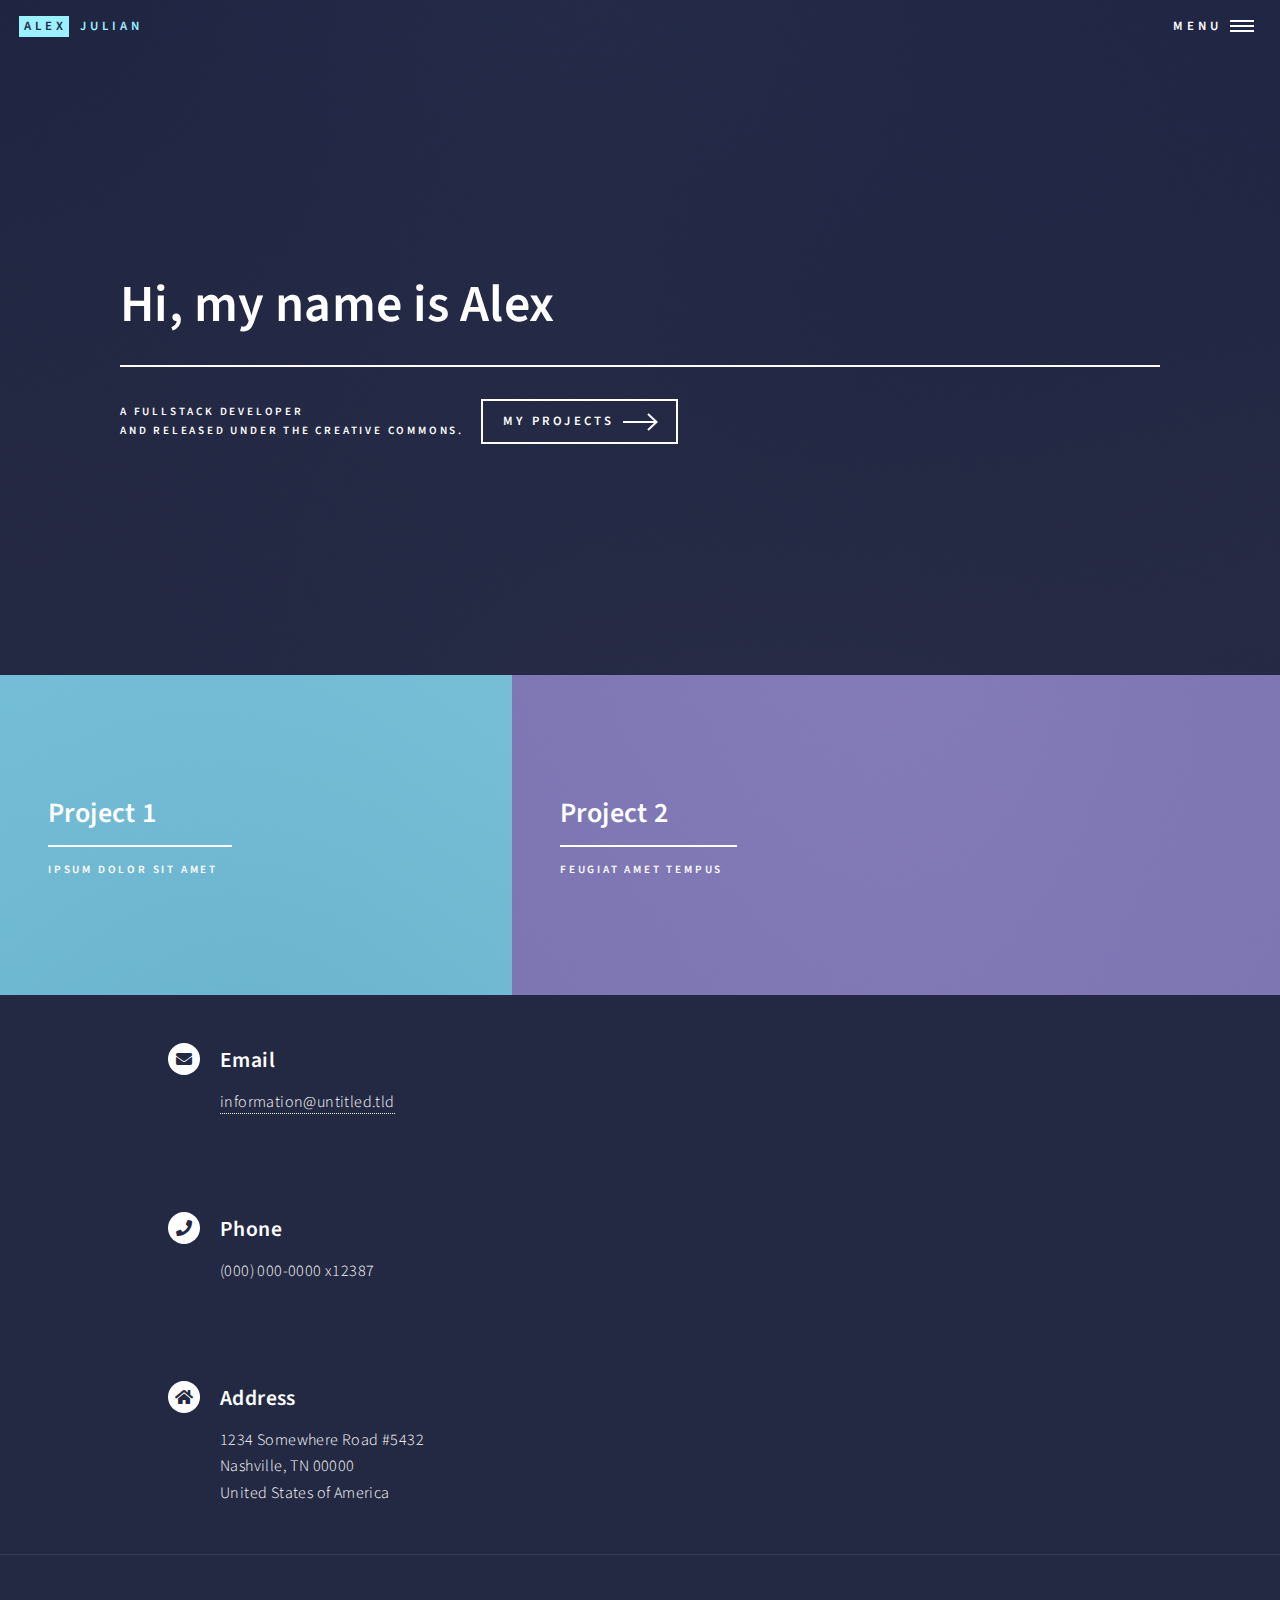
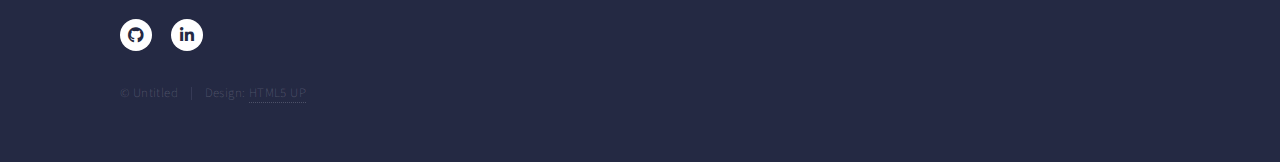
==== commit 7b8a3af9: "Added bgimg for index.html" ====
--- a/index.html
+++ b/index.html
@@ -1,9 +1,5 @@
 <!DOCTYPE HTML>
-<!--
-	Forty by HTML5 UP
-	html5up.net | @ajlkn
-	Free for personal and commercial use under the CCA 3.0 license (html5up.net/license)
--->
+
 
 <html lang="en">
 	<head>
@@ -30,7 +26,7 @@
 					<nav id="menu">
 						<ul class="links">
 							<li><a href="index.html">Home</a></li>
-							<li><a href="landing.html">My Projects</a></li>
+							<li><a href="projects.html">My Projects</a></li>
 							<!-- <li><a href="generic.html">Generic</a></li>
 							<li><a href="elements.html">Elements</a></li> -->
 						</ul>
@@ -47,7 +43,7 @@
 								<h1>Hi, my name is Alex</h1>
 							</header>
 							<div class="content">
-								<p>A responsive site template designed by HTML5 UP<br />
+								<p>A fullstack developer<br />
 								and released under the Creative Commons.</p>
 								<ul class="actions">
 									<li><a href="#one" class="button next scrolly">My Projects</a></li>
@@ -66,7 +62,7 @@
 										<img src="images/pic01.jpg" alt="" />
 									</span>
 									<header class="major">
-										<h3><a href="landing.html" class="link">Project 1</a></h3>
+										<h3><a href="projects.html" class="link">Project 1</a></h3>
 										<p>Ipsum dolor sit amet</p>
 									</header>
 								</article>
@@ -75,7 +71,7 @@
 										<img src="images/pic02.jpg" alt="" />
 									</span>
 									<header class="major">
-										<h3><a href="landing.html" class="link">Project 2</a></h3>
+										<h3><a href="projects.html" class="link">Project 2</a></h3>
 										<p>feugiat amet tempus</p>
 									</header>
 								</article>
@@ -84,7 +80,7 @@
 										<img src="images/pic03.jpg" alt="" />
 									</span>
 									<header class="major">
-										<h3><a href="landing.html" class="link">Magna</a></h3>
+										<h3><a href="projects.html" class="link">Magna</a></h3>
 										<p>Lorem etiam nullam</p>
 									</header>
 								</article>
@@ -93,7 +89,7 @@
 										<img src="images/pic04.jpg" alt="" />
 									</span>
 									<header class="major">
-										<h3><a href="landing.html" class="link">Ipsum</a></h3>
+										<h3><a href="projects.html" class="link">Ipsum</a></h3>
 										<p>Nisl sed aliquam</p>
 									</header>
 								</article>
@@ -102,7 +98,7 @@
 										<img src="images/pic05.jpg" alt="" />
 									</span>
 									<header class="major">
-										<h3><a href="landing.html" class="link">Consequat</a></h3>
+										<h3><a href="projects.html" class="link">Consequat</a></h3>
 										<p>Ipsum dolor sit amet</p>
 									</header>
 								</article>
@@ -111,7 +107,7 @@
 										<img src="images/pic06.jpg" alt="" />
 									</span>
 									<header class="major">
-										<h3><a href="landing.html" class="link">Etiam</a></h3>
+										<h3><a href="projects.html" class="link">Etiam</a></h3>
 										<p>Feugiat amet tempus</p>
 									</header>
 								</article> -->
@@ -125,7 +121,7 @@
 									</header>
 									<p>Nullam et orci eu lorem consequat tincidunt vivamus et sagittis libero. Mauris aliquet magna magna sed nunc rhoncus pharetra. Pellentesque condimentum sem. In efficitur ligula tate urna. Maecenas laoreet massa vel lacinia pellentesque lorem ipsum dolor. Nullam et orci eu lorem consequat tincidunt. Vivamus et sagittis libero. Mauris aliquet magna magna sed nunc rhoncus amet pharetra et feugiat tempus.</p>
 									<ul class="actions">
-										<li><a href="landing.html" class="button next">Get Started</a></li>
+										<li><a href="projects.html" class="button next">Get Started</a></li>
 									</ul>
 								</div>
 							</section> -->
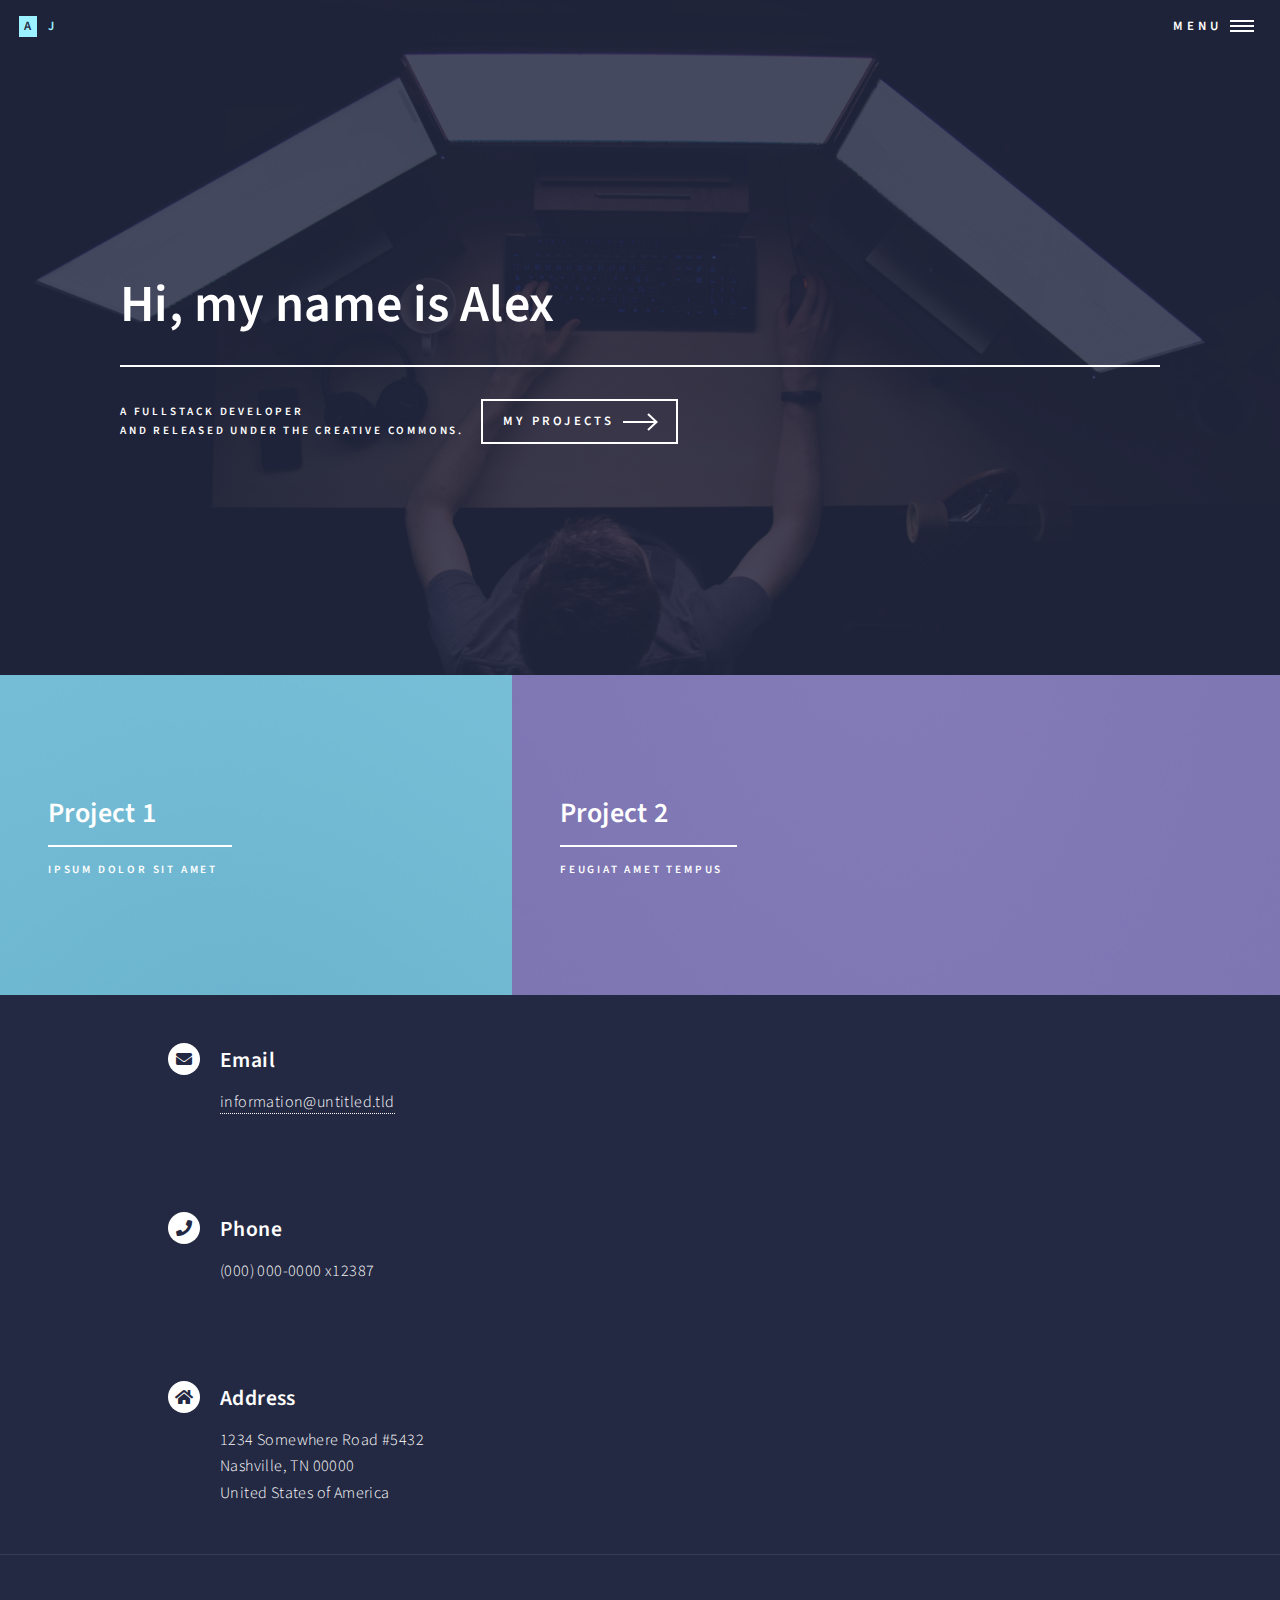
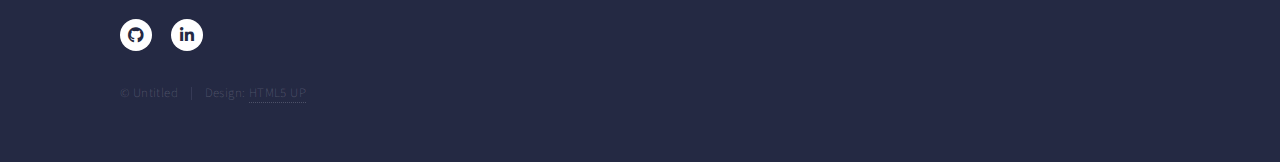
==== commit 7fd2ecb3: "Added github link" ====
--- a/index.html
+++ b/index.html
@@ -16,7 +16,7 @@
 
 				<!-- Header -->
 					<header id="header" class="alt">
-						<a href="index.html" class="logo"><strong>ALEX</strong> <span>JULIAN</span></a>
+						<a href="index.html" class="logo"><strong>A</strong> <span>J</span></a>
 						<nav>
 							<a href="#menu">Menu</a>
 						</nav>
@@ -188,7 +188,7 @@
 								<!-- <li><a href="#" class="icon brands alt fa-twitter"><span class="label">Twitter</span></a></li>
 								<li><a href="#" class="icon brands alt fa-facebook-f"><span class="label">Facebook</span></a></li>
 								<li><a href="#" class="icon brands alt fa-instagram"><span class="label">Instagram</span></a></li> -->
-								<li><a href="#" class="icon brands alt fa-github"><span class="label">GitHub</span></a></li>
+								<li><a href="https://github.com/alexjulian1227" class="icon brands alt fa-github"><span class="label">GitHub</span></a></li>
 								<li><a href="#" class="icon brands alt fa-linkedin-in"><span class="label">LinkedIn</span></a></li>
 							</ul>
 							<ul class="copyright">
--- a/assets/css/main.css
+++ b/assets/css/main.css
@@ -100,6 +100,7 @@
 
 	body {
 		background: #242943;
+		
 	}
 
 		body.is-preload *, body.is-preload *:before, body.is-preload *:after {
@@ -3380,7 +3381,7 @@
 		-webkit-align-items: center;
 		-ms-align-items: center;
 		align-items: center;
-		background-image: url("../../images/banner.jpg");
+		background-image: url("../../images/bg.jpg");
 		display: -moz-flex;
 		display: -webkit-flex;
 		display: -ms-flex;
